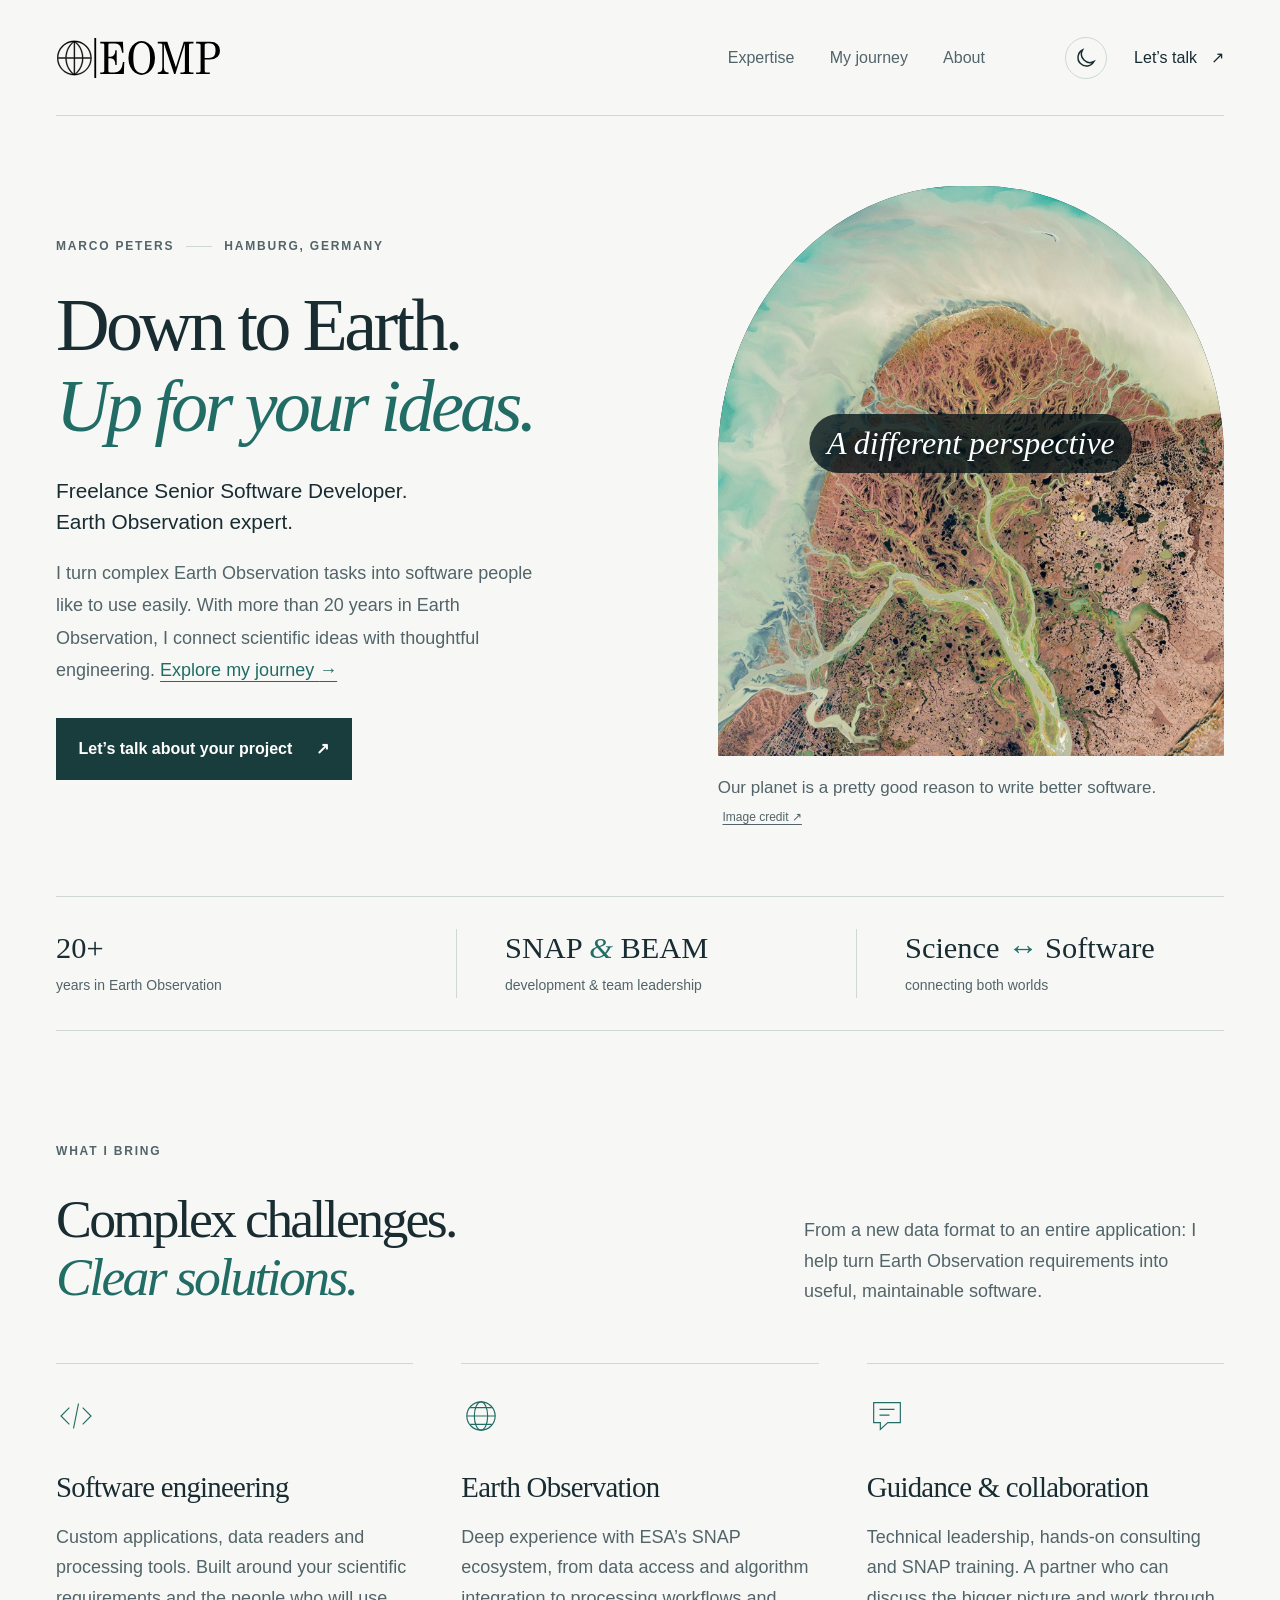
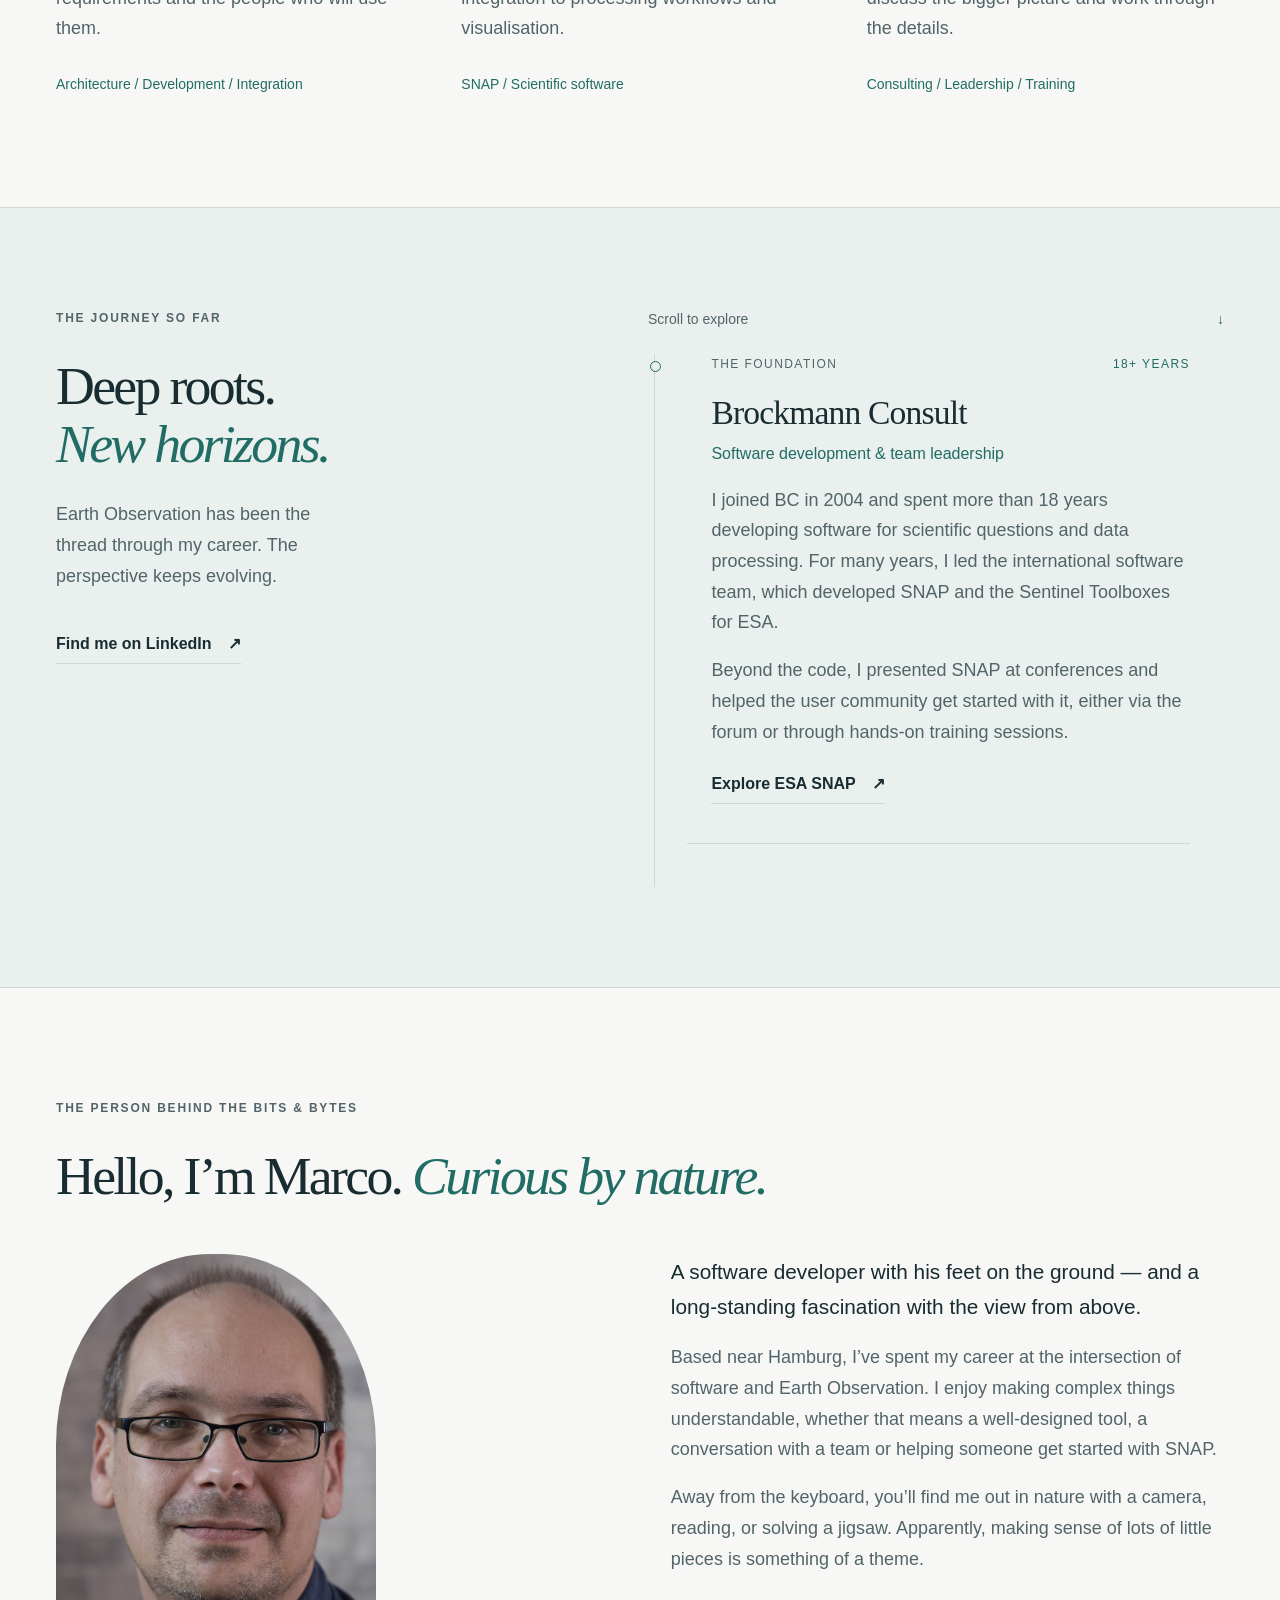
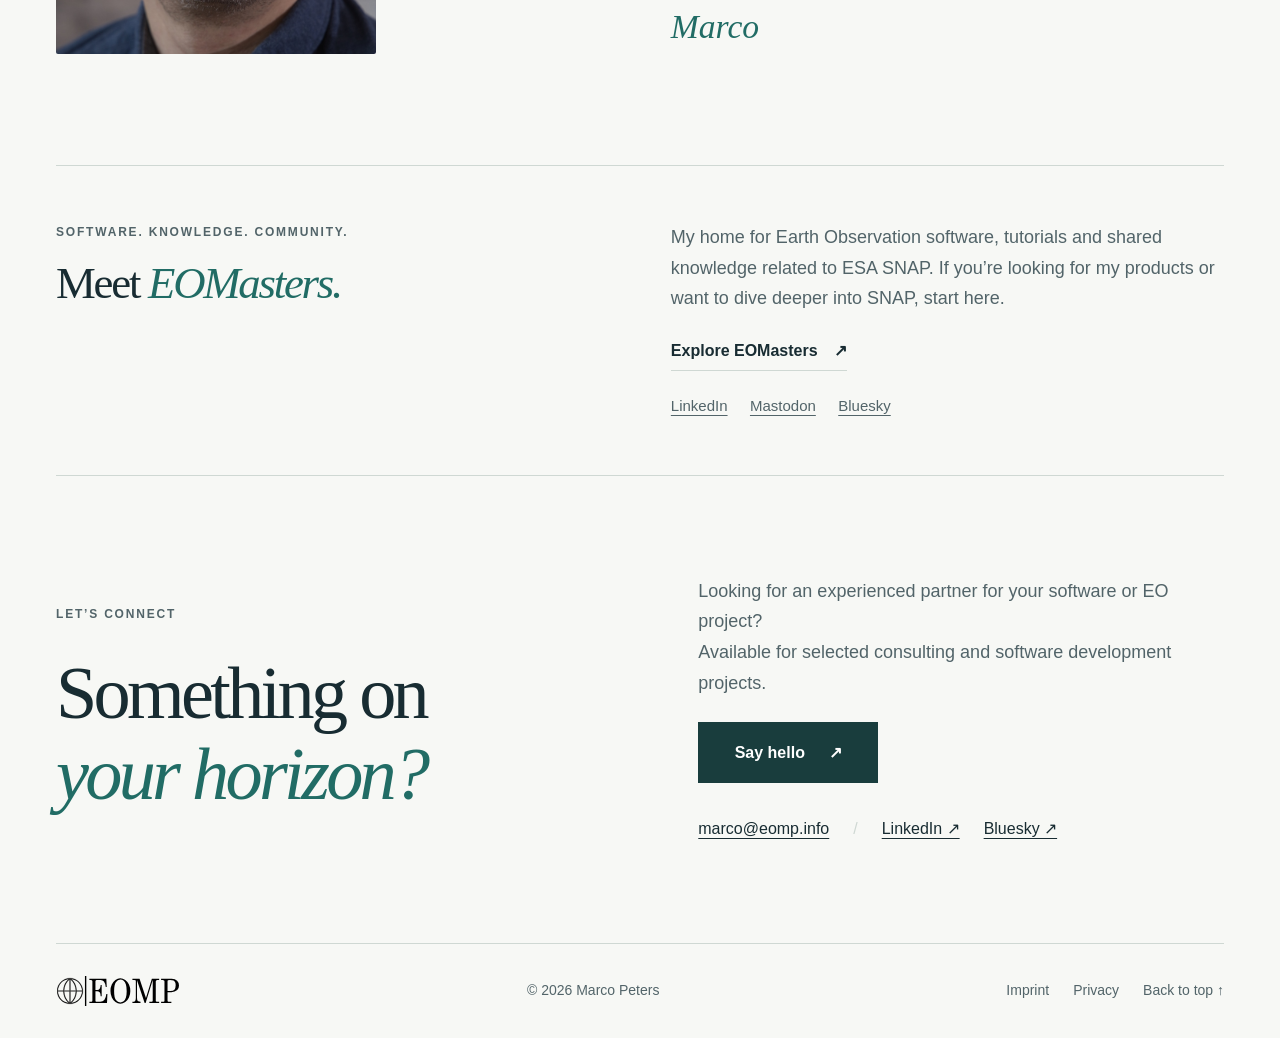
==== index.html @ 9bdf31a7 "Updated career timeline" ====
<!doctype html>
<html lang="en">
<head>
  <meta charset="utf-8">
  <meta name="viewport" content="width=device-width, initial-scale=1">
  <meta name="description"
        content="Marco Peters — freelance Senior Software Developer and Earth Observation expert. Over 20 years of experience, from ESA SNAP to independent consulting and software leadership at SATify.">
  <meta name="color-scheme" content="light dark">
  <meta name="theme-color" content="#101b20">
  <title>Marco Peters · Software & Earth Observation</title>
  <link rel="icon" href="assets/favicon.svg" type="image/svg+xml">
  <script src="theme.js"></script>
  <link rel="stylesheet" href="styles.css">
  <script src="main.js" defer></script>
  <link rel="canonical" href="https://eomp.info/">
</head>
<body>
<a class="skip-link" href="#main">Skip to content</a>
<header class="site-header wrap">
  <a class="brand" href="./" aria-label="EOMP — Marco Peters, home"><img src="assets/logo.svg" alt="EOMP" width="165"
                                                                         height="40"></a>
  <nav aria-label="Main navigation"><a href="#expertise">Expertise</a><a href="#journey">My journey</a><a href="#about">About</a>
  </nav>
  <div class="header-actions">
    <button class="theme-toggle" type="button" aria-label="Switch colour theme" hidden>
      <svg class="sun" viewBox="0 0 24 24" fill="none" stroke="currentColor" stroke-width="1.5" aria-hidden="true">
        <circle cx="12" cy="12" r="4"/>
        <path d="M12 2v2m0 16v2M2 12h2m16 0h2M5 5l1.5 1.5m11 11L19 19M5 19l1.5-1.5m11-11L19 5"/>
      </svg>
      <svg class="moon" viewBox="0 0 24 24" fill="none" stroke="currentColor" stroke-width="1.5" aria-hidden="true">
        <path d="M20 15.5A8.5 8.5 0 0 1 8.5 4 8.5 8.5 0 1 0 20 15.5Z"/>
      </svg>
    </button>
    <a class="header-contact" href="#contact">Let’s talk <span aria-hidden="true">↗</span></a></div>
</header>
<main id="main">
  <section class="hero wrap" aria-labelledby="hero-title">
    <div class="hero-copy">
      <p class="eyebrow">Marco Peters <span class="eyebrow-rule"></span> Hamburg, Germany</p>
      <h1 id="hero-title">Down to Earth.<br><em>Up for your ideas.</em></h1>
      <p class="hero-role">Freelance Senior Software Developer.<br>Earth Observation expert.</p>
      <p class="hero-intro">I turn complex Earth Observation tasks into software people like to use easily. With more than 20 years in Earth
        Observation, I connect scientific ideas with thoughtful engineering. <a class="journey-link" href="#journey">Explore my journey <span aria-hidden="true">→</span></a></p>
      <div class="hero-actions"><a class="button primary" href="#contact">Let’s talk about your project <span
          aria-hidden="true">↗</span></a></div>
    </div>
    <figure class="earth-figure">
      <div class="earth-image">
        <img src="assets/yukon.jpg"
             alt="Landsat 7 view of the Yukon Delta in Alaska: branching rivers, coastal wetlands and turquoise water"
             width="1600" height="1600" fetchpriority="high">
        <span class="image-kicker">A different perspective</span>
      </div>
      <figcaption><span>Our planet is a pretty good reason to write better software.</span> <a href="imprint.html#credits" aria-label="Satellite image source and credit">Image credit ↗</a></figcaption>
    </figure>
  </section>
  <div class="credentials wrap" aria-label="Experience at a glance">
    <div><strong>20+</strong><span>years in Earth Observation</span></div>
    <div><strong>SNAP <span class="amp">&</span> BEAM</strong><span>development & team leadership</span></div>
    <div><strong>Science <span class="amp">↔</span> Software</strong><span>connecting both worlds</span></div>
  </div>
  <section class="section wrap" id="expertise" aria-labelledby="expertise-title">
    <div class="section-heading"><p class="eyebrow">What I bring</p>
      <h2 id="expertise-title">Complex challenges.<br><em>Clear solutions.</em></h2>
      <p>From a new data format to an entire application: I help turn Earth Observation requirements into useful,
        maintainable software.</p></div>
    <div class="expertise-grid">
      <article class="expertise-item">
        <svg viewBox="0 0 48 48" fill="none" stroke="currentColor" stroke-width="1.4" aria-hidden="true">
          <path d="m16 14-10 10 10 10m16-20 10 10-10 10M27 9l-6 30"/>
        </svg>
        <h3>Software engineering</h3>
        <p>Custom applications, data readers and processing tools. Built around your scientific requirements and the
          people who will use them.</p>
        <p class="expertise-tags">Architecture / Development / Integration</p></article>
      <article class="expertise-item">
        <svg viewBox="0 0 48 48" fill="none" stroke="currentColor" stroke-width="1.4" aria-hidden="true">
          <circle cx="24" cy="24" r="17"/>
          <ellipse cx="24" cy="24" rx="8" ry="17"/>
          <path d="M7 24h34M11 14h26M11 34h26"/>
        </svg>
        <h3>Earth Observation</h3>
        <p>Deep experience with ESA’s SNAP ecosystem, from data access and algorithm integration to processing workflows
          and visualisation.</p>
        <p class="expertise-tags">SNAP / Scientific software</p></article>
      <article class="expertise-item">
        <svg viewBox="0 0 48 48" fill="none" stroke="currentColor" stroke-width="1.4" aria-hidden="true">
          <path d="M8 8h32v24H25l-9 8v-8H8ZM15 16h18M15 23h12"/>
        </svg>
        <h3>Guidance & collaboration</h3>
        <p>Technical leadership, hands-on consulting and SNAP training. A partner who can discuss the bigger picture and
          work through the details.</p>
        <p class="expertise-tags">Consulting / Leadership / Training</p></article>
    </div>
  </section>
  <section class="journey-section" id="journey" aria-labelledby="journey-title">
    <div class="wrap journey-layout">
      <div class="journey-intro"><p class="eyebrow">The journey so far</p>
        <h2 id="journey-title">Deep roots.<br><em>New horizons.</em></h2>
        <p>Earth Observation has been the thread through my career. The perspective keeps evolving.</p><a
            class="text-link" href="https://www.linkedin.com/in/marco-peters-4606b3296/">Find me on LinkedIn <span
            aria-hidden="true">↗</span></a></div>
      <div class="journey-history">
          <p class="timeline-scroll-hint" aria-hidden="true">Scroll to explore <span>↓</span></p>
          <div class="timeline-scroll" tabindex="0" role="region" aria-label="Career history">
        <div class="timeline">
        <article class="timeline-item"><p class="timeline-label">The foundation <span>18+ years</span></p>
          <h3>Brockmann Consult</h3>
          <p class="timeline-role">Software development & team leadership</p>
          <p>I joined BC in 2004 and spent more than 18 years developing software for scientific questions and data
            processing. For many years, I led the international software team, which developed SNAP and the Sentinel Toolboxes for ESA.</p>
          <p>Beyond the code, I presented SNAP at conferences and helped the user community get started with it, either via the forum or through hands-on training sessions.</p><a
              class="text-link" href="https://step.esa.int/main/toolboxes/snap/">Explore ESA SNAP <span
              aria-hidden="true">↗</span></a></article>
        <article class="timeline-item"><p class="timeline-label">The independent chapter <span>3 years full-time</span></p>
          <h3>Freelance & EOMasters</h3>
          <p class="timeline-role">Independent developer & EO consultant</p>
          <p>As a full-time freelancer, I advised companies and supported their software development. I also developed
            the EOMasters Toolbox, turning scientific EO knowledge into tools for the wider community.</p><a class="text-link"
                                                                   href="https://www.eomasters.org/eom-software/service">Discover
            my consulting work <span aria-hidden="true">↗</span></a></article>
        <article class="timeline-item current"><p class="timeline-label">The latest chapter <span>Now</span></p>
          <h3>SATify</h3>
          <p class="timeline-role">Software Lead</p>
          <p>As Software Lead at SATify, I work on deep learning-assisted labelling of satellite data. My focus is on AI
            and scaling the processing behind it — bringing established engineering experience to new challenges in a
            start-up.</p>
          <p>Alongside my role at SATify, I remain available for selected consulting and software development projects.</p></article>
      </div>
          </div>
        </div>
    </div>
  </section>
  <section class="section wrap about-layout" id="about" aria-labelledby="about-title">
    <div class="about-heading"><p class="eyebrow">The person behind the bits & bytes</p>
      <h2 id="about-title">Hello, I’m Marco. <em>Curious by nature.</em></h2></div>
    <figure class="about-portrait">
      <img src="assets/marco-peters.jpg" alt="Marco Peters" width="834" height="1243" loading="lazy" decoding="async">
    </figure>
    <div class="about-copy"><p class="lead">A software developer with his feet on the ground — and a long-standing
      fascination with the view from above.</p>
      <p>Based near Hamburg, I’ve spent my career at the intersection of software and Earth Observation. I enjoy making
        complex things understandable, whether that means a well-designed tool, a conversation with a team or helping
        someone get started with SNAP.</p>
      <p>Away from the keyboard, you’ll find me out in nature with a camera, reading, or solving a jigsaw. Apparently,
        making sense of lots of little pieces is something of a theme.</p>
      <p class="signature">Marco</p></div>
  </section>
  <section class="eomasters-section wrap" aria-labelledby="eomasters-title">
    <div><p class="eyebrow">Software. Knowledge. Community.</p>
      <h2 id="eomasters-title">Meet <em>EOMasters.</em></h2></div>
    <div><p>My home for Earth Observation software, tutorials and shared knowledge related to ESA SNAP. If you’re looking for my products or
      want to dive deeper into SNAP, start here.</p><a class="text-link" href="https://www.eomasters.org/">Explore
      EOMasters <span aria-hidden="true">↗</span></a>
      <div class="social-links" aria-label="EOMasters social profiles"><a
          href="https://www.linkedin.com/company/100110548/">LinkedIn</a><a href="https://mastodon.green/@EOMasters"
                                                                            rel="me">Mastodon</a><a
          href="https://bsky.app/profile/eomasters.org">Bluesky</a></div>
    </div>
  </section>
  <section class="contact-section wrap" id="contact" aria-labelledby="contact-title">
    <div class="contact-heading"><p class="eyebrow">Let’s
    connect</p>
    <h2 id="contact-title">Something on<br><em>your horizon?</em></h2>
    </div>
    <div class="contact-content">
    <div class="contact-bottom"><p>Looking for an experienced partner for your software or EO project?<br>Available for selected consulting and software development projects.</p><a class="button primary" href="mailto:marco@eomp.info">Say hello
      <span aria-hidden="true">↗</span></a></div>
    <div class="contact-links"><a href="mailto:marco@eomp.info">marco@eomp.info</a><span aria-hidden="true">/</span><a
        href="https://www.linkedin.com/in/marco-peters-4606b3296/">LinkedIn ↗</a><a
        href="https://bsky.app/profile/marcop-hh.bsky.social">Bluesky ↗</a></div>
    </div>
  </section>
</main>
<footer class="site-footer wrap"><a class="brand" href="./" aria-label="Back to home"><img src="assets/logo.svg"
                                                                                           alt="EOMP" width="124"
                                                                                           height="30"
                                                                                           loading="lazy"></a>
  <p>© <span data-year>2026</span> Marco Peters</p>
  <div><a href="imprint.html">Imprint</a><a href="privacy.html">Privacy</a><a href="#main" aria-label="Back to top">Back
    to top ↑</a></div>
</footer>
</body>
</html>
---- styles.css ----
:root {
  color-scheme: light;
  --bg: #f7f8f5;
  --surface: #eaf0ed;
  --ink: #182c32;
  --muted: #526469;
  --accent: #216c65;
  --line: #cfd8d3;
  --button: #193d3d;
  --button-ink: #fff;
  --logo-filter: none;
  --serif: Georgia, 'Times New Roman';
  --sans: 'Segoe UI', Arial
}

:root[data-theme=dark] {
  color-scheme: dark;
  --bg: #101b20;
  --surface: #15262b;
  --ink: #edf1e9;
  --muted: #adbfbe;
  --accent: #9dcbb6;
  --line: #304348;
  --button: #b4d8c5;
  --button-ink: #132a2b;
  --logo-filter: invert(1)
}

@media (prefers-color-scheme: dark) {
  :root:not([data-theme]) {
    color-scheme: dark;
    --bg: #101b20;
    --surface: #15262b;
    --ink: #edf1e9;
    --muted: #adbfbe;
    --accent: #9dcbb6;
    --line: #304348;
    --button: #b4d8c5;
    --button-ink: #132a2b;
    --logo-filter: invert(1)
  }
}

* {
  box-sizing: border-box
}

html {
  scroll-behavior: smooth;
  scroll-padding-top: 2rem
}

body {
  margin: 0;
  background: var(--bg);
  color: var(--ink);
  font-family: var(--sans), sans-serif;
  font-size: 1.125rem;
  line-height: 1.7;
  -webkit-font-smoothing: antialiased
}

::selection {
  background: var(--accent);
  color: var(--bg)
}

a {
  color: inherit;
  text-underline-offset: .28em
}

a, button {
  -webkit-tap-highlight-color: transparent
}

a:hover {
  color: var(--accent)
}

button {
  font: inherit
}

a:focus-visible, button:focus-visible {
  outline: 2px solid var(--accent);
  outline-offset: 6px
}

img {
  display: block;
  max-width: 100%
}

svg {
  width: 24px;
  height: 24px
}

p {
  margin: 0 0 1.1rem
}

h1, h2, h3 {
  margin: 0;
  font-weight: 400
}

h1, h2 {
  font-family: var(--serif), serif;
  letter-spacing: -.05em;
  line-height: 1.09
}

h1 {
  font-size: clamp(3.3rem, 5.8vw, 5.5rem)
}

h2 {
  font-size: clamp(2.7rem, 4.2vw, 4rem)
}

em {
  font-weight: 400;
  color: var(--accent)
}

h3 {
  font-family: var(--serif), serif;
  font-size: 1.8rem;
  line-height: 1.25;
  letter-spacing: -.025em
}

.wrap {
  width: min(1280px, calc(100% - 112px));
  margin-inline: auto
}

.skip-link {
  position: fixed;
  top: -100px;
  left: 1rem;
  background: var(--bg);
  padding: 1rem;
  z-index: 10
}

.skip-link:focus {
  top: 1rem
}

.site-header {
  min-height: 116px;
  display: flex;
  align-items: center;
  justify-content: space-between;
  gap: 2rem;
  border-bottom: 1px solid var(--line)
}

.brand {
  flex-shrink: 0
}

.brand img {
  filter: var(--logo-filter);
  object-fit: contain
}

.site-header nav {
  display: flex;
  gap: 2.2rem;
  margin-left: auto;
  margin-right: 3rem
}

.site-header a {
  text-decoration: none;
  font-size: 1rem
}

.site-header nav a {
  color: var(--muted)
}

.site-header nav a:hover {
  color: var(--accent)
}

.header-actions {
  display: flex;
  align-items: center;
  gap: 1.7rem
}

.theme-toggle {
  display: grid;
  place-items: center;
  width: 42px;
  height: 42px;
  border: 1px solid var(--line);
  border-radius: 50%;
  background: transparent;
  color: var(--ink);
  cursor: pointer
}

.theme-toggle[hidden] {
  display: none
}

.theme-toggle:hover {
  background: var(--surface)
}

.theme-toggle .sun {
  display: none
}

[data-theme=dark] .theme-toggle .sun {
  display: block
}

[data-theme=dark] .theme-toggle .moon {
  display: none
}

.header-contact span {
  margin-left: .6rem
}

.hero {
  padding-top: 70px;
  padding-bottom: 66px;
  display: grid;
  grid-template-columns:1.18fr 1fr;
  gap: 5.5%;
  align-items: center
}

.eyebrow {
  text-transform: uppercase;
  letter-spacing: .15em;
  font-size: .75rem;
  font-weight: 600;
  color: var(--muted);
  margin-bottom: 1.8rem;
  display: flex;
  align-items: center;
  gap: .75rem
}

.eyebrow-rule {
  width: 26px;
  height: 1px;
  background: var(--line)
}

.hero h1 {
  margin-bottom: 1.75rem
}

.hero-role {
  font-size: 1.3rem;
  line-height: 1.5;
  margin-bottom: 1.2rem
}

.hero-intro {
  color: var(--muted);
  max-width: 480px;
  line-height: 1.8
}

.journey-link {
  color: var(--accent);
  white-space: nowrap;
  text-decoration-thickness: 1px;
}

.hero-actions {
  display: flex;
  align-items: center;
  gap: 1.5rem;
  flex-wrap: wrap;
  margin-top: 2rem
}

.button {
  display: inline-flex;
  justify-content: center;
  align-items: center;
  gap: 1.5rem;
  padding: 1rem 1.35rem;
  text-decoration: none;
  font-size: 1rem;
  font-weight: 600;
  min-height: 50px;
  transition: transform .2s, background .2s
}

.primary {
  background: var(--button);
  color: var(--button-ink);
  border: 1px solid var(--button)
}

.primary:hover {
  color: var(--button-ink);
  transform: translateY(-2px)
}

.text-link {
  display: inline-flex;
  gap: 1rem;
  align-items: center;
  font-size: 1rem;
  font-weight: 600;
  text-decoration: none;
  padding-block: .35rem;
  border-bottom: 1px solid var(--line)
}

.text-link:hover {
  border-color: var(--accent)
}

.hero-footnote {
  font-family: var(--serif), serif;
  font-style: italic;
  color: var(--muted);
  font-size: 1.0625rem;
  margin-top: 2rem;
  margin-bottom: 0
}

.earth-figure {
  margin: 0;
  position: relative
}

.earth-image {
  position: relative;
  isolation: isolate;
  height: 570px;
  overflow: hidden;
  border-radius: 48% 48% 2px 2px;
  background: #143139;
  color: #fff
}

.earth-image > img {
  position: absolute;
  inset: 0;
  width: 100%;
  height: 100%;
  object-fit: cover;
  z-index: -2;
  transform-origin: center
}

.image-kicker {
  position: absolute;
  top: 40%;
  left: 50%;
  transform: translateX(-50%);
  width: max-content;
  max-width: calc(100% - 2rem);
  padding: .65rem 1.1rem;
  border-radius: 999px;
  text-align: center;
  font-family: var(--serif), serif;
  font-style: italic;
  font-size: clamp(1.65rem, 2.5vw, 2.35rem);
  line-height: 1.2;
  text-shadow: 0 2px 10px #00181d;
  background: rgba(4, 20, 25, .78)
}

.earth-figure figcaption {
  font-size: 1.0625rem;
  line-height: 1.65;
  color: var(--muted);
  margin-top: 1.1rem
}

.earth-figure figcaption a {
  font-size: .75rem;
  white-space: nowrap;
  margin-left: .3rem
}

.credentials {
  display: grid;
  grid-template-columns:1fr 1fr 1fr;
  border-top: 1px solid var(--line);
  border-bottom: 1px solid var(--line);
  padding: 2rem 0;
  gap: 2rem
}

.credentials > div {
  display: flex;
  flex-direction: column;
  gap: .35rem
}

.credentials > div + div {
  border-left: 1px solid var(--line);
  padding-left: 3rem
}

.credentials strong {
  font-family: var(--serif), serif;
  font-weight: 400;
  font-size: 1.9rem;
  line-height: 1.3
}

.credentials span:not(.amp) {
  font-size: .875rem;
  color: var(--muted)
}

.amp {
  color: var(--accent);
  font-style: italic
}

.section {
  padding-block: 110px
}

.section-heading {
  display: grid;
  grid-template-columns:1fr 1fr;
  column-gap: 6rem;
  align-items: end
}

.section-heading > .eyebrow {
  grid-column: 1/-1
}

.section-heading > p:last-child {
  max-width: 420px;
  color: var(--muted);
  margin-bottom: 0;
  justify-self: end
}

.expertise-grid {
  display: grid;
  grid-template-columns:repeat(3, 1fr);
  gap: 3rem;
  margin-top: 3.5rem
}

.expertise-item {
  position: relative;
  padding-top: 2rem;
  border-top: 1px solid var(--line)
}

.expertise-item svg {
  height: 40px;
  width: 40px;
  color: var(--accent);
  margin-bottom: 1.5rem
}

.expertise-item h3 {
  margin-bottom: 1rem
}

.expertise-item p {
  color: var(--muted);
  font-size: 1.125rem
}

.expertise-item .expertise-tags {
  font-size: .875rem;
  padding-top: .7rem;
  margin-bottom: 0;
  color: var(--accent)
}

.journey-section {
  background: var(--surface);
  padding-block: 100px;
  border-block: 1px solid var(--line)
}

.journey-layout {
  display: grid;
  grid-template-columns:1fr 1.2fr;
  gap: 7rem
}

.journey-intro > p:not(.eyebrow) {
  color: var(--muted);
  max-width: 310px;
  margin-top: 1.6rem
}

.journey-intro > .text-link {
  margin-top: 1rem
}

.journey-history {
  min-width: 0
}

.timeline-scroll-hint {
  display: flex;
  justify-content: space-between;
  align-items: center;
  margin: 0 0 1rem;
  color: var(--muted);
  font-size: .875rem
}

.timeline-scroll-hint span {
  color: var(--accent)
}

.timeline-scroll {
  max-height: clamp(24rem, 60svh, 36rem);
  overflow-y: auto;
  scrollbar-gutter: stable;
  scrollbar-width: thin;
  scrollbar-color: var(--accent) var(--line);
  padding: .4rem 1.5rem .4rem .4rem
}

.timeline-scroll:focus-visible {
  outline: 2px solid var(--accent);
  outline-offset: 5px;
  border-radius: 2px
}

.timeline-scroll::-webkit-scrollbar {
  width: 10px
}

.timeline-scroll::-webkit-scrollbar-track {
  background: var(--line);
  border-radius: 999px
}

.timeline-scroll::-webkit-scrollbar-thumb {
  background: var(--accent);
  border: 2px solid var(--line);
  border-radius: 999px
}

.timeline {
  padding-left: 2rem;
  border-left: 1px solid var(--line)
}

.timeline-item {
  position: relative;
  padding: 0 0 2.4rem 1.5rem;
  margin-bottom: 2.4rem;
  border-bottom: 1px solid var(--line)
}

.timeline-item:before {
  content: '';
  position: absolute;
  left: calc(-2rem - 5px);
  top: .45rem;
  width: 9px;
  height: 9px;
  background: var(--surface);
  border: 1px solid var(--accent);
  border-radius: 50%
}

.timeline-item.current:before {
  background: var(--accent)
}

.timeline-item:last-child {
  padding-bottom: 0;
  margin-bottom: 0;
  border: 0
}

.timeline-label {
  display: flex;
  justify-content: space-between;
  gap: 1rem;
  text-transform: uppercase;
  font-size: .75rem;
  letter-spacing: .12em;
  color: var(--muted)
}

.timeline-label span {
  color: var(--accent)
}

.timeline-item h3 {
  font-size: 2.1rem
}

.timeline-role {
  color: var(--accent);
  font-size: 1rem;
  margin-top: .4rem;
  margin-bottom: 1.1rem
}

.timeline-item > p:not([class]) {
  color: var(--muted);
  font-size: 1.125rem
}

.about-layout {
  display: grid;
  grid-template-columns:1fr 1.1fr;
  gap: 7rem;
  row-gap: 3rem
}

.about-heading {
  grid-column: 1 / -1;
  grid-row: 1
}

.about-portrait {
  margin: 0;
  width: min(100%, 320px);
  grid-column: 1;
  grid-row: 2;
  align-self: start
}

.about-portrait img {
  width: 100%;
  height: auto;
  aspect-ratio: 4 / 5;
  object-fit: cover;
  object-position: center top;
  border-radius: 48% 48% 2px 2px
}

.about-copy {
  grid-column: 2;
  grid-row: 2;
  padding-top: 0;
  align-self: start
}

.about-copy > :last-child {
  margin-bottom: 0
}

.about-copy p {
  color: var(--muted)
}

.about-copy .lead {
  font-size: 1.3rem;
  color: var(--ink);
  line-height: 1.7
}

.about-copy .signature {
  font-family: var(--serif), serif;
  font-style: italic;
  font-size: 2.1rem;
  color: var(--accent);
  margin-top: 1.5rem
}

.eomasters-section {
  display: grid;
  grid-template-columns:1fr 1.1fr;
  gap: 7rem;
  border-block: 1px solid var(--line);
  padding-block: 3.5rem
}

.eomasters-section h2 {
  font-size: 2.8rem
}

.eomasters-section p:not(.eyebrow) {
  color: var(--muted)
}

.eomasters-section .eyebrow {
  margin-bottom: 1rem
}

.social-links {
  display: flex;
  gap: 1.4rem;
  margin-top: 1.4rem;
  flex-wrap: wrap
}

.social-links a {
  font-size: .9375rem;
  color: var(--muted)
}

.contact-section {
  display: grid;
  grid-template-columns: minmax(0, 1.1fr) minmax(0, 1fr);
  align-items: center;
  gap: clamp(2rem, 5vw, 5rem);
  padding-block: 100px
}

.contact-section h2 {
  font-size: clamp(3.2rem, 5.8vw, 5.5rem)
}

.contact-bottom {
  display: flex;
  flex-direction: column;
  align-items: flex-start;
  gap: 1.5rem;
  margin-top: 0
}

.contact-bottom p {
  color: var(--muted);
  margin: 0
}

.contact-bottom .button {
  min-width: 180px
}

.contact-links {
  display: flex;
  align-items: center;
  gap: 1.5rem;
  flex-wrap: wrap;
  font-size: 1rem;
  margin-top: 2rem
}

.contact-links span {
  color: var(--line)
}

.site-footer {
  border-top: 1px solid var(--line);
  display: flex;
  align-items: center;
  justify-content: space-between;
  padding-block: 2rem;
  gap: 2rem
}

.site-footer p {
  font-size: .875rem;
  color: var(--muted);
  margin: 0
}

.site-footer > div {
  display: flex;
  gap: 1.5rem
}

.site-footer > div a {
  font-size: .875rem;
  color: var(--muted);
  text-decoration: none
}

.legal {
  max-width: 800px;
  padding-block: 75px 100px;
  min-height: 65vh
}

.legal h1 {
  font-size: 3.8rem;
  margin-bottom: 2rem
}

.legal h2 {
  font-family: var(--sans), sans-serif;
  font-size: 1.5rem;
  letter-spacing: 0;
  margin: 2.5rem 0 .8rem;
  line-height: 1.4
}

.legal p, .legal li {
  color: var(--muted)
}

.legal address {
  font-style: normal
}

.legal .back-link {
  display: inline-block;
  margin-bottom: 2.5rem;
  font-size: 1rem
}

.legal li {
  margin-bottom: .6rem
}

.legal a {
  overflow-wrap: anywhere
}

.legal .draft-note {
  padding: 1rem 1.2rem;
  border-left: 2px solid var(--accent);
  background: var(--surface);
  font-size: .9rem
}

@media (min-width: 1550px) {
  .hero {
    padding-top: 90px;
    padding-bottom: 85px
  }

  .earth-image {
    height: 620px
  }
}

@media (max-width: 1100px) {
  .wrap {
    width: calc(100% - 64px)
  }

  .hero {
    gap: 3rem
  }

  .earth-image {
    height: 530px
  }

  .hero-actions {
    gap: 1rem
  }

  .site-header nav {
    margin-right: 1rem;
    gap: 1.5rem
  }

  .journey-layout, .about-layout, .eomasters-section {
    gap: 4rem
  }

  .expertise-grid {
    gap: 2rem
  }

  .credentials > div + div {
    padding-left: 2rem
  }

  .credentials strong {
    font-size: 1.6rem
  }

  .section-heading {
    gap: 2rem
  }
}

@media (max-width: 800px) {
  .wrap {
    width: calc(100% - 40px)
  }

  .site-header {
    min-height: 92px;
    gap: 1rem;
    flex-wrap: wrap;
    padding-block: 20px
  }

  .brand img {
    width: 140px;
    height: auto
  }

  .site-header nav {
    order: 3;
    width: 100%;
    justify-content: center;
    margin: 0;
    gap: 2rem
  }

  .header-actions {
    margin-left: auto;
    gap: 1rem
  }

  .hero {
    grid-template-columns:1fr;
    padding-top: 48px;
    gap: 3rem
  }

  .hero h1 {
    font-size: clamp(3.3rem, 9.7vw, 5.4rem)
  }

  .hero-intro {
    max-width: 550px
  }

  .earth-figure {
    max-width: 550px;
    width: 100%;
    justify-self: center
  }

  .earth-image {
    height: 540px
  }

  .hero-copy {
    max-width: 650px
  }

  .hero .eyebrow {
    font-size: .7rem;
    letter-spacing: .1em
  }

  .credentials {
    gap: 1rem
  }

  .credentials > div + div {
    padding-left: 1rem
  }

  .credentials strong {
    font-size: 1.25rem
  }

  .credentials span:not(.amp) {
    font-size: .875rem
  }

  .section {
    padding-block: 72px
  }

  .section-heading {
    grid-template-columns:1fr;
    gap: 1.5rem
  }

  .section-heading > .eyebrow {
    margin-bottom: 0
  }

  .section-heading > p:last-child {
    justify-self: start
  }

  .expertise-grid {
    grid-template-columns:1fr;
    gap: 2rem;
    margin-top: 2.5rem
  }

  .expertise-item {
    padding-left: 65px;
    padding-top: 1.5rem
  }

  .expertise-item svg {
    position: absolute;
    left: 0;
    top: 1.7rem
  }

  .expertise-item h3 {
    padding-right: 2rem
  }

  .journey-layout, .about-layout, .eomasters-section {
    grid-template-columns:1fr;
    gap: 3rem
  }

  .journey-section {
    padding-block: 72px
  }

  .journey-intro > p:not(.eyebrow) {
    max-width: 450px
  }

  .timeline-scroll-hint {
    display: none
  }

  .timeline-scroll {
    max-height: none;
    overflow: visible;
    padding: 0;
    scrollbar-gutter: auto
  }
  .timeline {
    margin-left: .4rem;
    padding-left: 1rem
  }

  .timeline-item {
    padding-left: 1rem
  }

  .timeline-item:before {
    left: calc(-1rem - 5px)
  }

  .about-heading, .about-portrait, .about-copy {
    grid-column: auto;
    grid-row: auto
  }

  .about-copy {
    padding-top: 0
  }

  .eomasters-section {
    gap: 1.5rem
  }

  .contact-section {
    grid-template-columns: 1fr;
    gap: 2rem;
    padding-block: 72px
  }

  .contact-section h2 {
    font-size: clamp(3.5rem, 7vw, 6.3rem)
  }

  .contact-bottom {
    align-items: start;
    flex-direction: column
  }

  .site-footer {
    flex-wrap: wrap;
    gap: 1.3rem
  }

  .site-footer > div {
    width: 100%;
    justify-content: space-between
  }

  .site-footer .brand img {
    width: 110px
  }

  .legal h1 {
    font-size: 3rem
  }

  .legal {
    padding-top: 45px
  }
}

@media (max-width: 420px) {
  .earth-image {
    height: 450px
  }

  .hero h1 {
    font-size: 3.2rem
  }

  .hero .eyebrow {
    flex-wrap: wrap;
    gap: .5rem
  }

  .credentials {
    grid-template-columns:1fr;
    padding: 1.5rem 0;
    gap: 1rem
  }

  .credentials > div {
    flex-direction: row;
    justify-content: space-between;
    align-items: center;
    gap: 1rem
  }

  .credentials > div + div {
    border: 0;
    padding: 0
  }

  .credentials strong {
    font-size: 1.3rem
  }

  .credentials span:not(.amp) {
    text-align: right
  }

  .contact-links {
    gap: 1rem
  }

  .contact-links > a:first-child {
    width: 100%
  }

  .contact-links > span {
    display: none
  }

  .header-contact {
    font-size: .85rem
  }
}

.earth-image[data-rotation-mode=scroll] {
  max-height: calc(100svh - 96px)
}

@media (prefers-reduced-motion: reduce) {
  html {
    scroll-behavior: auto
  }

  *, *:before, *:after {
    transition: none !important;
    animation: none !important
  }
}

@media (max-width: 360px) {
  .site-header .brand img {
    width: 112px
  }

  .header-actions {
    gap: .5rem
  }

  .site-header {
    gap: .75rem
  }

  .header-contact {
    font-size: .8rem
  }

  .hero h1 {
    font-size: 2.65rem
  }

  .hero .eyebrow {
    font-size: .65rem;
    letter-spacing: .07em
  }

  .hero .eyebrow-rule {
    width: 12px
  }
}
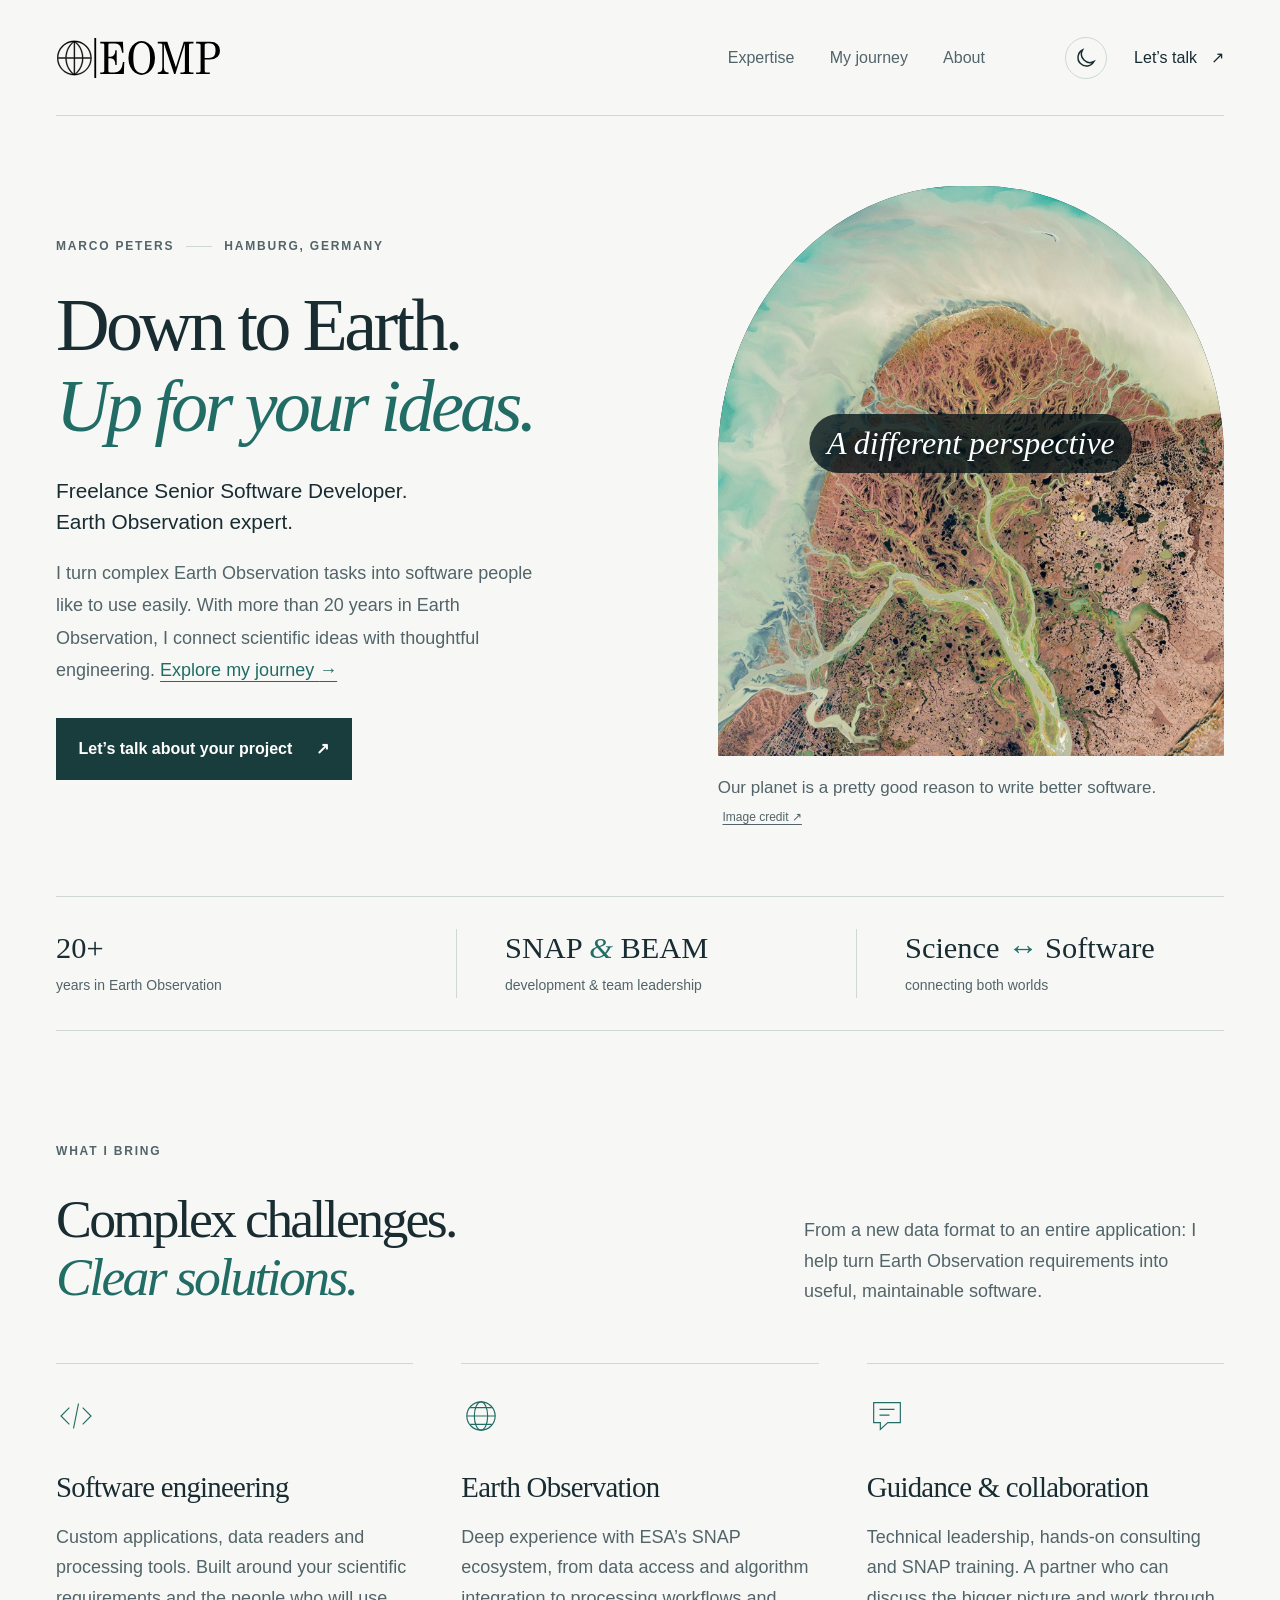
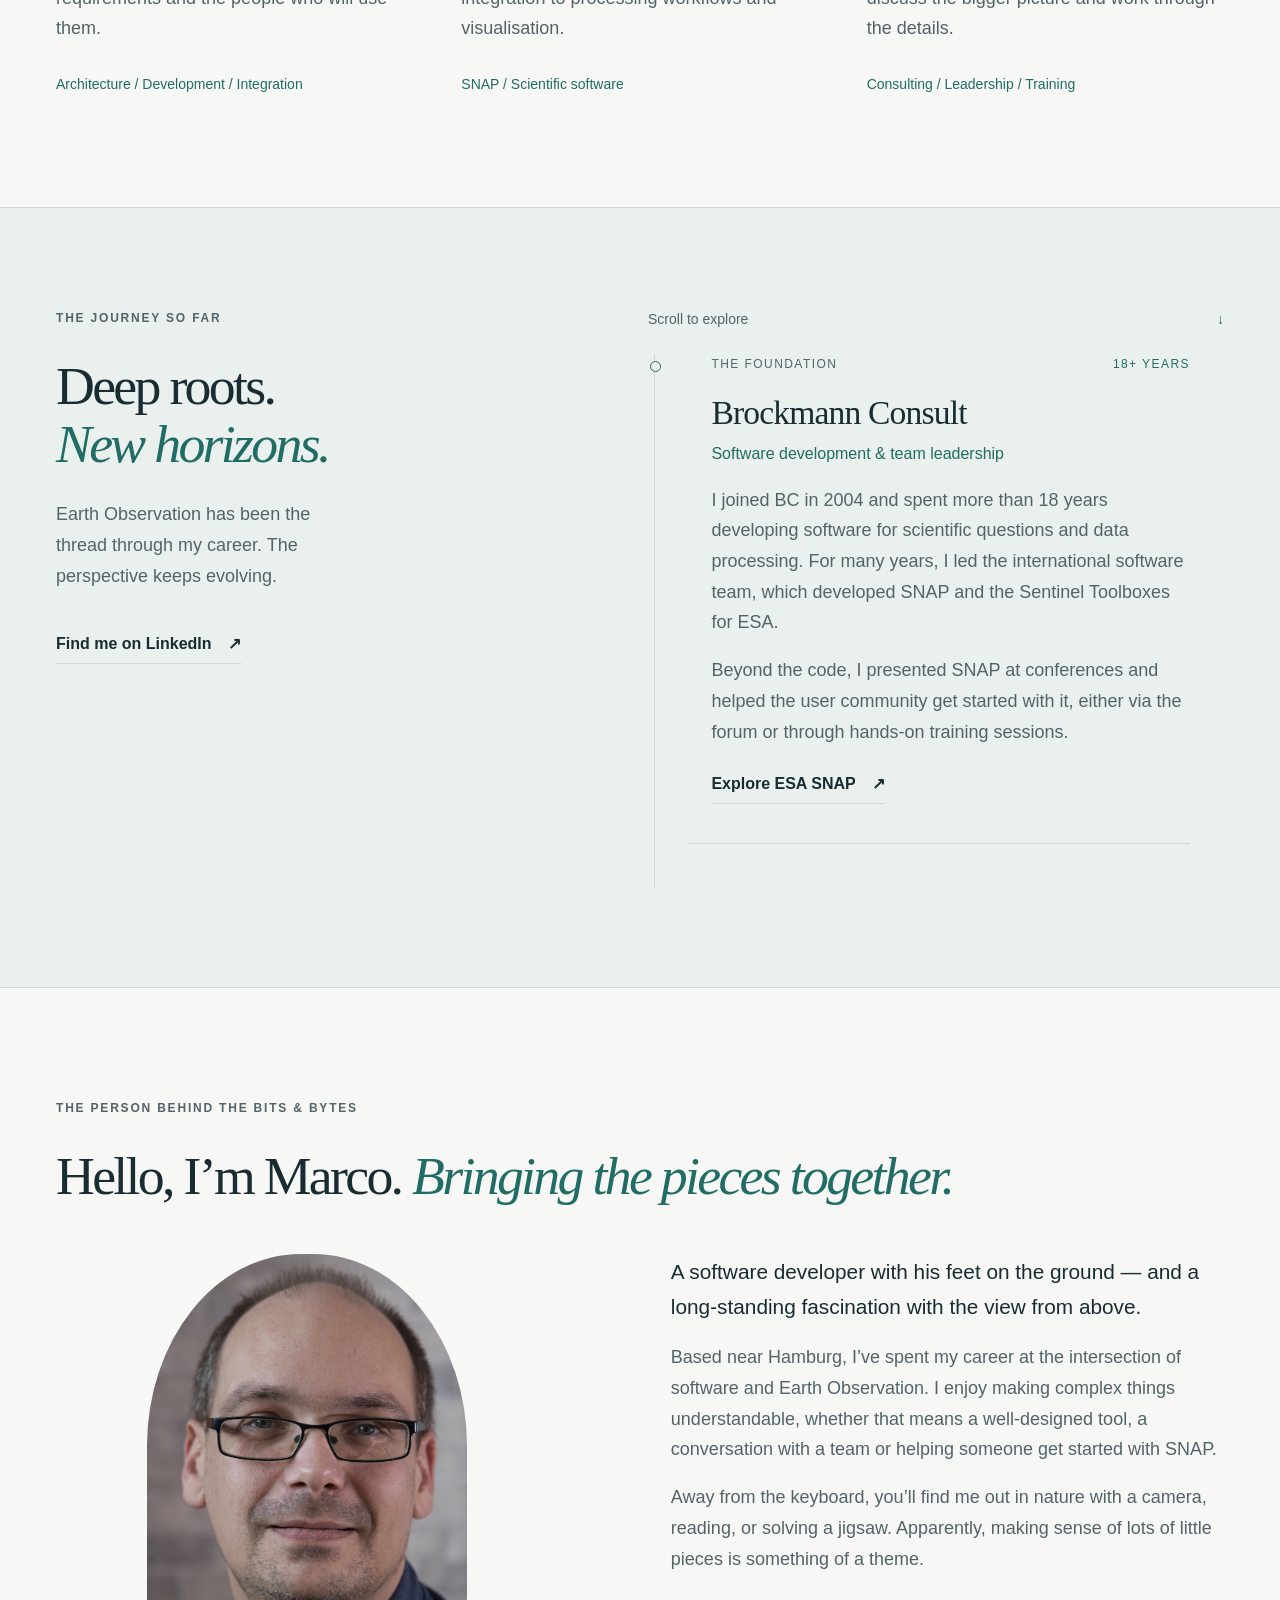
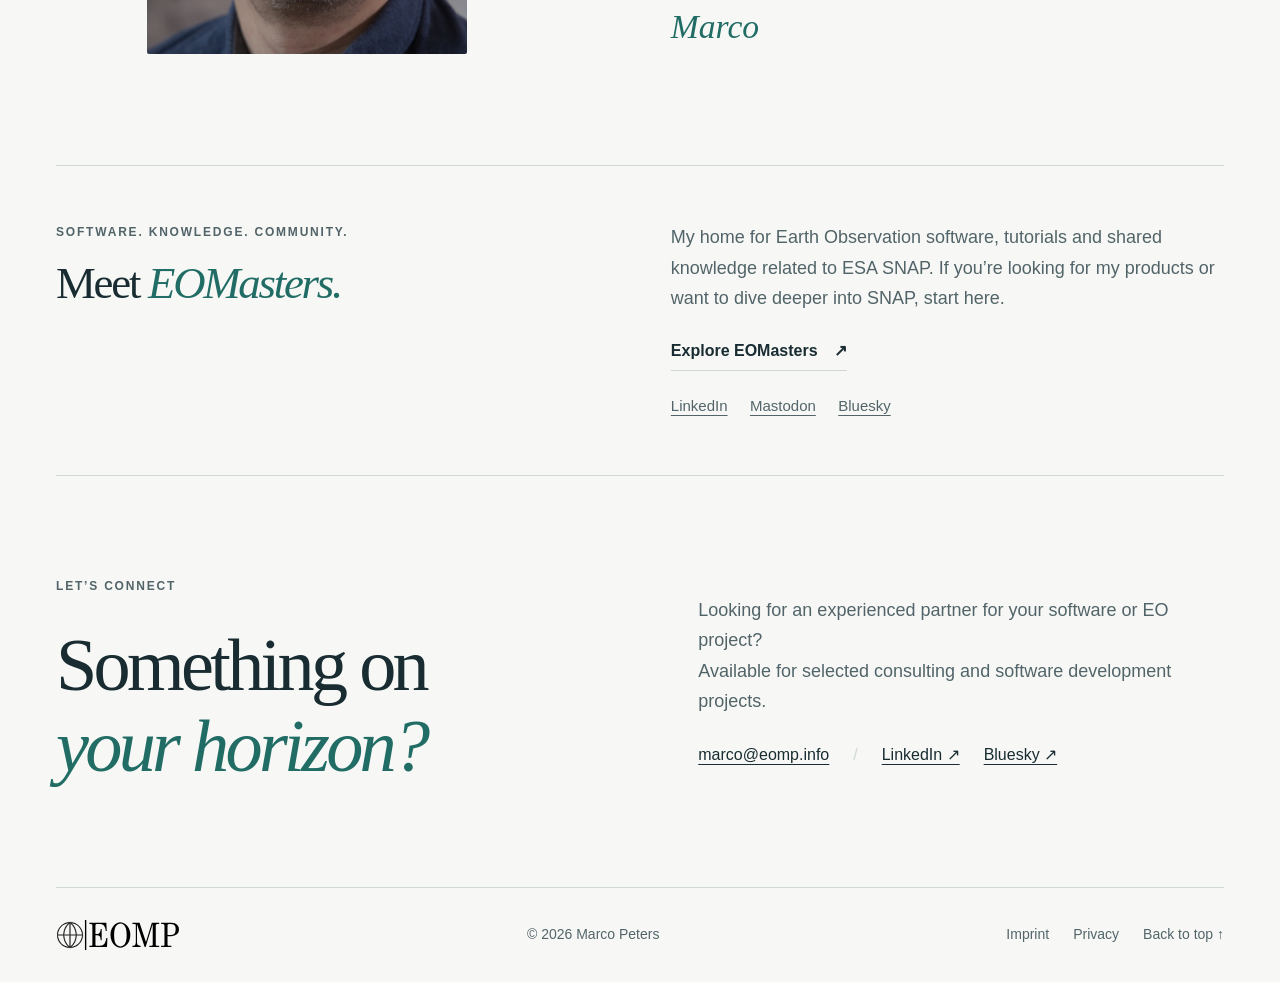
==== commit 2dfd04b9: "Simplify contact section" ====
--- a/index.html
+++ b/index.html
@@ -133,7 +133,7 @@
   </section>
   <section class="section wrap about-layout" id="about" aria-labelledby="about-title">
     <div class="about-heading"><p class="eyebrow">The person behind the bits & bytes</p>
-      <h2 id="about-title">Hello, I’m Marco. <em>Curious by nature.</em></h2></div>
+      <h2 id="about-title">Hello, I’m Marco. <em>Bringing the pieces together.</em></h2></div>
     <figure class="about-portrait">
       <img src="assets/marco-peters.jpg" alt="Marco Peters" width="834" height="1243" loading="lazy" decoding="async">
     </figure>
@@ -164,8 +164,7 @@
     <h2 id="contact-title">Something on<br><em>your horizon?</em></h2>
     </div>
     <div class="contact-content">
-    <div class="contact-bottom"><p>Looking for an experienced partner for your software or EO project?<br>Available for selected consulting and software development projects.</p><a class="button primary" href="mailto:marco@eomp.info">Say hello
-      <span aria-hidden="true">↗</span></a></div>
+    <div class="contact-bottom"><p>Looking for an experienced partner for your software or EO project?<br>Available for selected consulting and software development projects.</p></div>
     <div class="contact-links"><a href="mailto:marco@eomp.info">marco@eomp.info</a><span aria-hidden="true">/</span><a
         href="https://www.linkedin.com/in/marco-peters-4606b3296/">LinkedIn ↗</a><a
         href="https://bsky.app/profile/marcop-hh.bsky.social">Bluesky ↗</a></div>
--- a/styles.css
+++ b/styles.css
@@ -634,6 +634,7 @@
 .about-portrait {
   margin: 0;
   width: min(100%, 320px);
+  justify-self: center;
   grid-column: 1;
   grid-row: 2;
   align-self: start
@@ -734,17 +735,13 @@
   margin: 0
 }
 
-.contact-bottom .button {
-  min-width: 180px
-}
-
 .contact-links {
   display: flex;
   align-items: center;
   gap: 1.5rem;
   flex-wrap: wrap;
   font-size: 1rem;
-  margin-top: 2rem
+  margin-top: 1.5rem
 }
 
 .contact-links span {
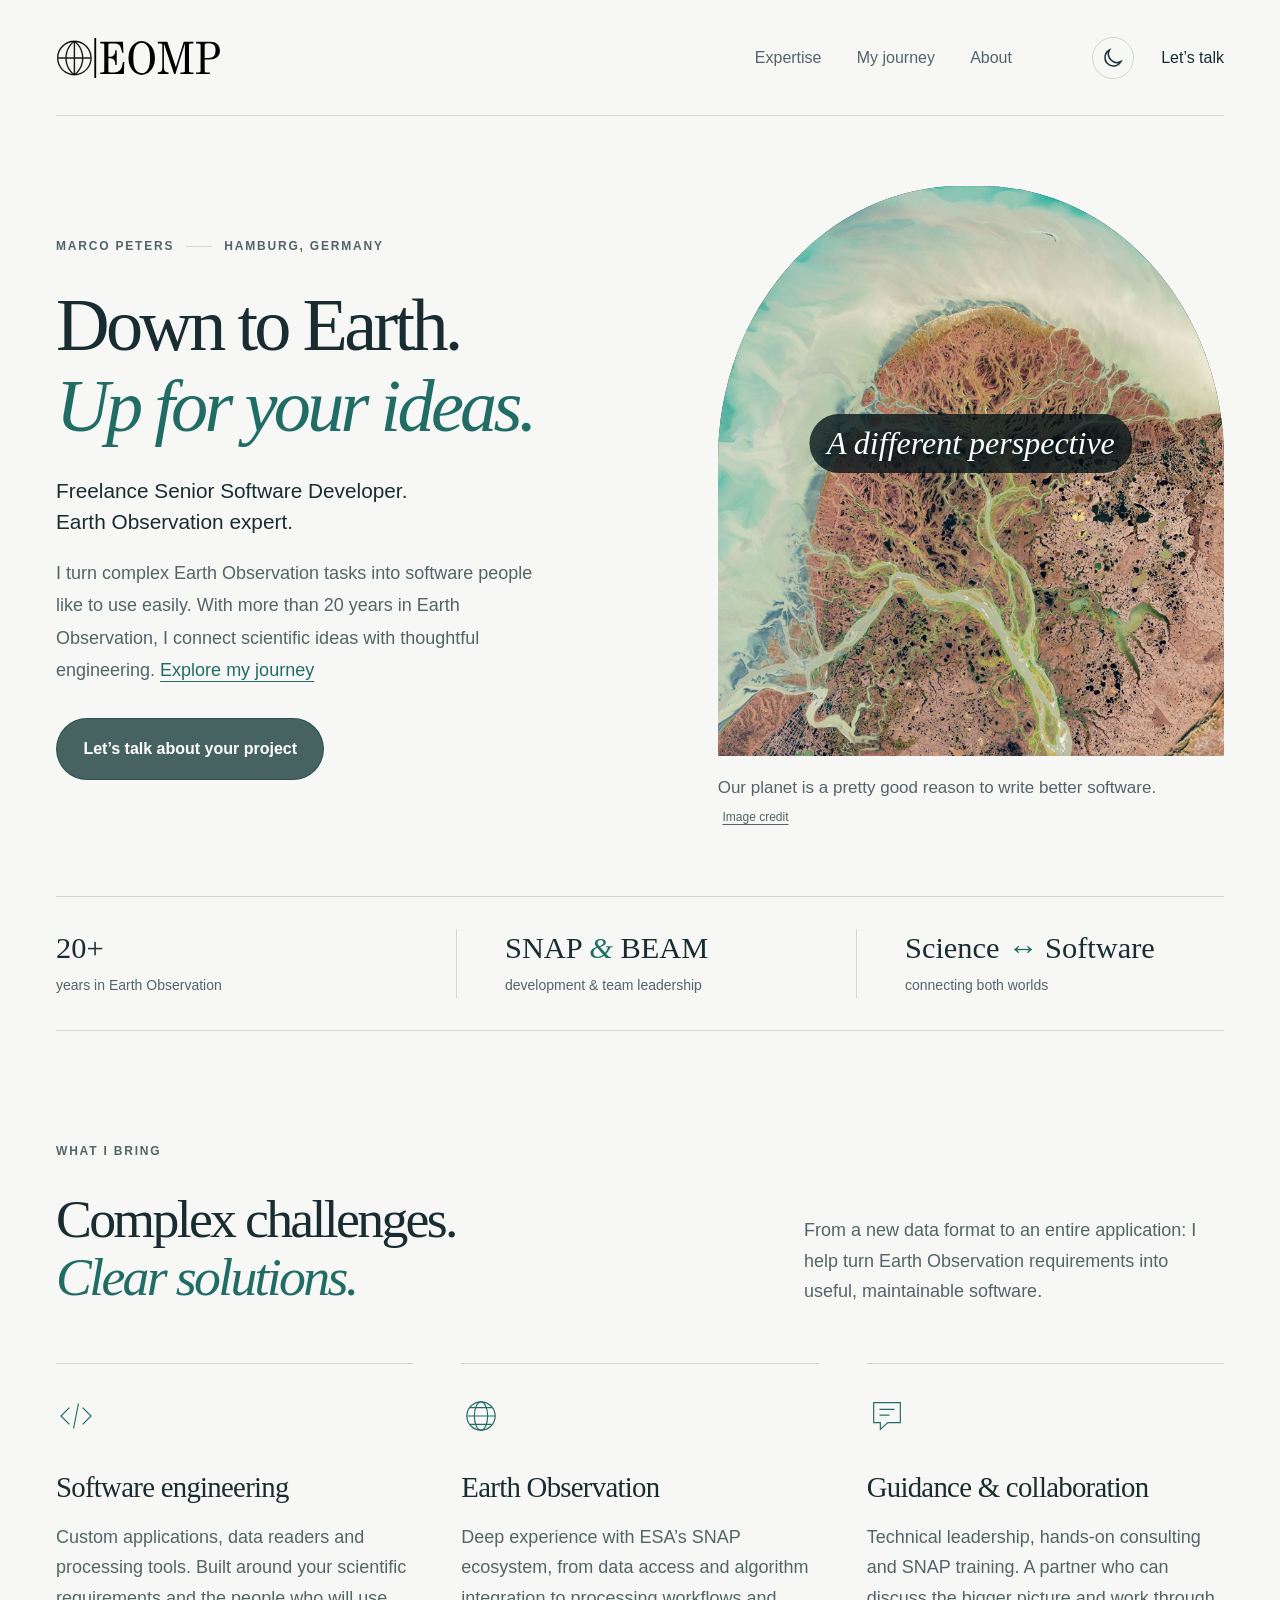
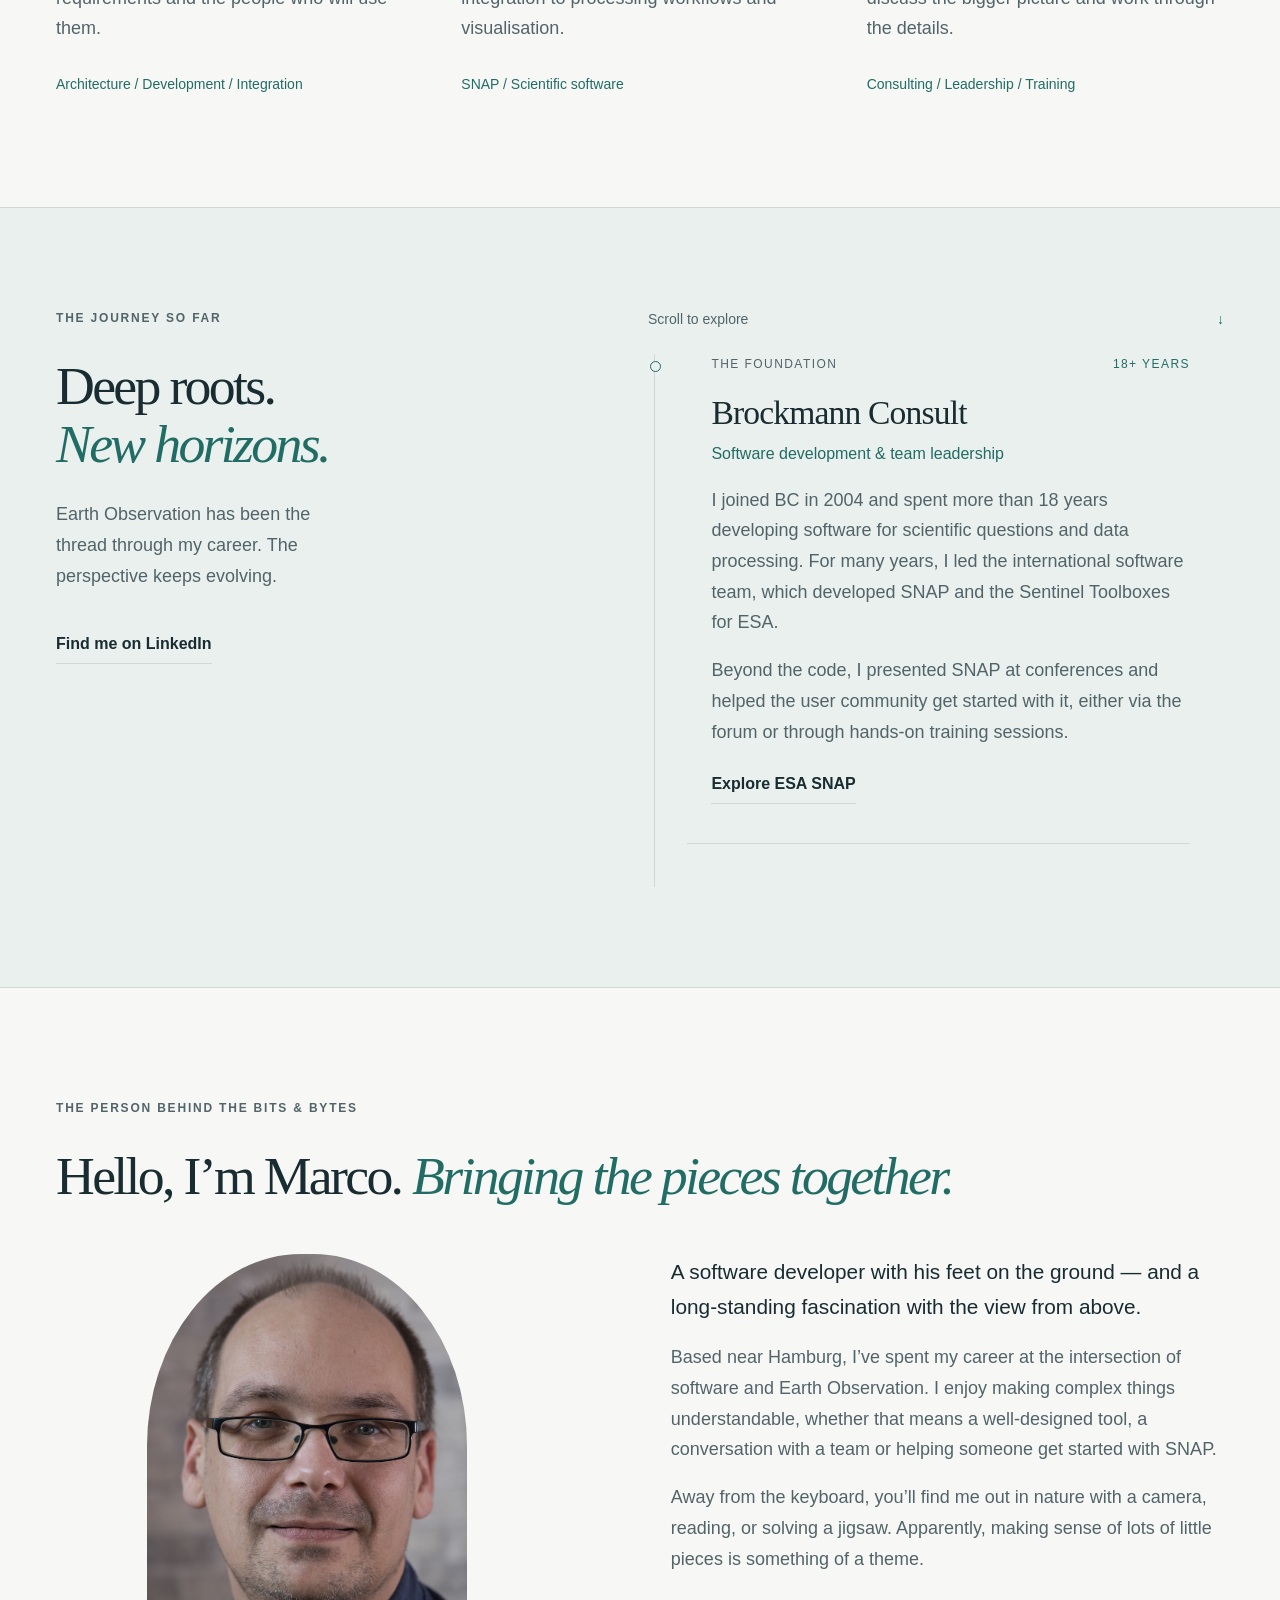
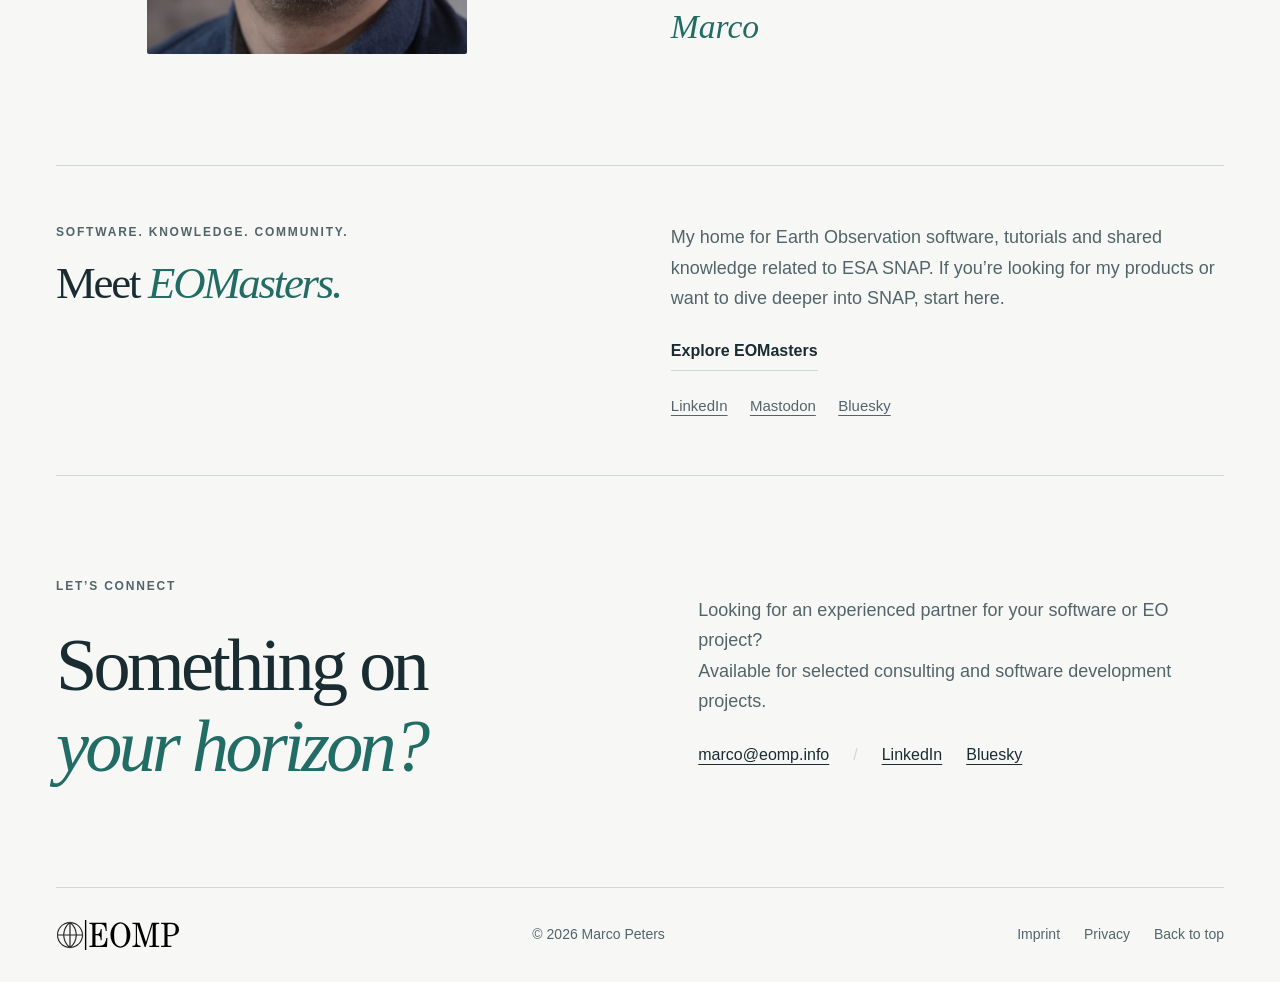
==== commit 74f7dbf2: "Small adjustments" ====
--- a/index.html
+++ b/index.html
@@ -31,7 +31,7 @@
         <path d="M20 15.5A8.5 8.5 0 0 1 8.5 4 8.5 8.5 0 1 0 20 15.5Z"/>
       </svg>
     </button>
-    <a class="header-contact" href="#contact">Let’s talk <span aria-hidden="true">↗</span></a></div>
+    <a class="header-contact" href="#contact">Let’s talk</a></div>
 </header>
 <main id="main">
   <section class="hero wrap" aria-labelledby="hero-title">
@@ -40,9 +40,8 @@
       <h1 id="hero-title">Down to Earth.<br><em>Up for your ideas.</em></h1>
       <p class="hero-role">Freelance Senior Software Developer.<br>Earth Observation expert.</p>
       <p class="hero-intro">I turn complex Earth Observation tasks into software people like to use easily. With more than 20 years in Earth
-        Observation, I connect scientific ideas with thoughtful engineering. <a class="journey-link" href="#journey">Explore my journey <span aria-hidden="true">→</span></a></p>
-      <div class="hero-actions"><a class="button primary" href="#contact">Let’s talk about your project <span
-          aria-hidden="true">↗</span></a></div>
+        Observation, I connect scientific ideas with thoughtful engineering. <a class="journey-link" href="#journey">Explore my journey</a></p>
+      <div class="hero-actions"><a class="button primary" href="#contact">Let’s talk about your project</a></div>
     </div>
     <figure class="earth-figure">
       <div class="earth-image">
@@ -51,7 +50,7 @@
              width="1600" height="1600" fetchpriority="high">
         <span class="image-kicker">A different perspective</span>
       </div>
-      <figcaption><span>Our planet is a pretty good reason to write better software.</span> <a href="imprint.html#credits" aria-label="Satellite image source and credit">Image credit ↗</a></figcaption>
+      <figcaption><span>Our planet is a pretty good reason to write better software.</span> <a href="imprint.html#credits" aria-label="Satellite image source and credit">Image credit</a></figcaption>
     </figure>
   </section>
   <div class="credentials wrap" aria-label="Experience at a glance">
@@ -98,8 +97,7 @@
       <div class="journey-intro"><p class="eyebrow">The journey so far</p>
         <h2 id="journey-title">Deep roots.<br><em>New horizons.</em></h2>
         <p>Earth Observation has been the thread through my career. The perspective keeps evolving.</p><a
-            class="text-link" href="https://www.linkedin.com/in/marco-peters-4606b3296/">Find me on LinkedIn <span
-            aria-hidden="true">↗</span></a></div>
+            class="text-link" href="https://www.linkedin.com/in/marco-peters-4606b3296/" rel="noopener" target="_blank">Find me on LinkedIn<span class="visually-hidden"> (opens in a new tab)</span></a></div>
       <div class="journey-history">
           <p class="timeline-scroll-hint" aria-hidden="true">Scroll to explore <span>↓</span></p>
           <div class="timeline-scroll" tabindex="0" role="region" aria-label="Career history">
@@ -110,15 +108,14 @@
           <p>I joined BC in 2004 and spent more than 18 years developing software for scientific questions and data
             processing. For many years, I led the international software team, which developed SNAP and the Sentinel Toolboxes for ESA.</p>
           <p>Beyond the code, I presented SNAP at conferences and helped the user community get started with it, either via the forum or through hands-on training sessions.</p><a
-              class="text-link" href="https://step.esa.int/main/toolboxes/snap/">Explore ESA SNAP <span
-              aria-hidden="true">↗</span></a></article>
+              class="text-link" href="https://step.esa.int/main/toolboxes/snap/" rel="noopener" target="_blank">Explore ESA SNAP<span class="visually-hidden"> (opens in a new tab)</span></a></article>
         <article class="timeline-item"><p class="timeline-label">The independent chapter <span>3 years full-time</span></p>
           <h3>Freelance & EOMasters</h3>
           <p class="timeline-role">Independent developer & EO consultant</p>
           <p>As a full-time freelancer, I advised companies and supported their software development. I also developed
             the EOMasters Toolbox, turning scientific EO knowledge into tools for the wider community.</p><a class="text-link"
-                                                                   href="https://www.eomasters.org/eom-software/service">Discover
-            my consulting work <span aria-hidden="true">↗</span></a></article>
+                                                                   href="https://www.eomasters.org/eom-software/service" rel="noopener" target="_blank">Discover
+            my consulting work<span class="visually-hidden"> (opens in a new tab)</span></a></article>
         <article class="timeline-item current"><p class="timeline-label">The latest chapter <span>Now</span></p>
           <h3>SATify</h3>
           <p class="timeline-role">Software Lead</p>
@@ -150,12 +147,12 @@
     <div><p class="eyebrow">Software. Knowledge. Community.</p>
       <h2 id="eomasters-title">Meet <em>EOMasters.</em></h2></div>
     <div><p>My home for Earth Observation software, tutorials and shared knowledge related to ESA SNAP. If you’re looking for my products or
-      want to dive deeper into SNAP, start here.</p><a class="text-link" href="https://www.eomasters.org/">Explore
-      EOMasters <span aria-hidden="true">↗</span></a>
+      want to dive deeper into SNAP, start here.</p><a class="text-link" href="https://www.eomasters.org/" rel="noopener" target="_blank">Explore
+      EOMasters<span class="visually-hidden"> (opens in a new tab)</span></a>
       <div class="social-links" aria-label="EOMasters social profiles"><a
-          href="https://www.linkedin.com/company/100110548/">LinkedIn</a><a href="https://mastodon.green/@EOMasters"
-                                                                            rel="me">Mastodon</a><a
-          href="https://bsky.app/profile/eomasters.org">Bluesky</a></div>
+          href="https://www.linkedin.com/company/100110548/" rel="noopener" target="_blank">LinkedIn<span class="visually-hidden"> (opens in a new tab)</span></a><a href="https://mastodon.green/@EOMasters"
+                                                                            rel="me noopener" target="_blank">Mastodon<span class="visually-hidden"> (opens in a new tab)</span></a><a
+          href="https://bsky.app/profile/eomasters.org" rel="noopener" target="_blank">Bluesky<span class="visually-hidden"> (opens in a new tab)</span></a></div>
     </div>
   </section>
   <section class="contact-section wrap" id="contact" aria-labelledby="contact-title">
@@ -166,8 +163,8 @@
     <div class="contact-content">
     <div class="contact-bottom"><p>Looking for an experienced partner for your software or EO project?<br>Available for selected consulting and software development projects.</p></div>
     <div class="contact-links"><a href="mailto:marco@eomp.info">marco@eomp.info</a><span aria-hidden="true">/</span><a
-        href="https://www.linkedin.com/in/marco-peters-4606b3296/">LinkedIn ↗</a><a
-        href="https://bsky.app/profile/marcop-hh.bsky.social">Bluesky ↗</a></div>
+        href="https://www.linkedin.com/in/marco-peters-4606b3296/" rel="noopener" target="_blank">LinkedIn<span class="visually-hidden"> (opens in a new tab)</span></a><a
+        href="https://bsky.app/profile/marcop-hh.bsky.social" rel="noopener" target="_blank">Bluesky<span class="visually-hidden"> (opens in a new tab)</span></a></div>
     </div>
   </section>
 </main>
@@ -177,7 +174,7 @@
                                                                                            loading="lazy"></a>
   <p>© <span data-year>2026</span> Marco Peters</p>
   <div><a href="imprint.html">Imprint</a><a href="privacy.html">Privacy</a><a href="#main" aria-label="Back to top">Back
-    to top ↑</a></div>
+    to top</a></div>
 </footer>
 </body>
 </html>
--- a/styles.css
+++ b/styles.css
@@ -137,6 +137,18 @@
   margin-inline: auto
 }
 
+.visually-hidden {
+  position: absolute;
+  width: 1px;
+  height: 1px;
+  padding: 0;
+  margin: -1px;
+  overflow: hidden;
+  clip-path: inset(50%);
+  white-space: nowrap;
+  border: 0
+}
+
 .skip-link {
   position: fixed;
   top: -100px;
@@ -292,7 +304,8 @@
   justify-content: center;
   align-items: center;
   gap: 1.5rem;
-  padding: 1rem 1.35rem;
+  padding: 1rem 1.65rem;
+  border-radius: 999px;
   text-decoration: none;
   font-size: 1rem;
   font-weight: 600;
@@ -302,11 +315,13 @@
 
 .primary {
   background: var(--button);
+  background: color-mix(in srgb, var(--button) 80%, transparent);
   color: var(--button-ink);
-  border: 1px solid var(--button)
+  border: 1px solid color-mix(in srgb, var(--button) 45%, transparent)
 }
 
 .primary:hover {
+  background: color-mix(in srgb, var(--button) 95%, transparent);
   color: var(--button-ink);
   transform: translateY(-2px)
 }
@@ -744,7 +759,7 @@
   margin-top: 1.5rem
 }
 
-.contact-links span {
+.contact-links > span {
   color: var(--line)
 }
 
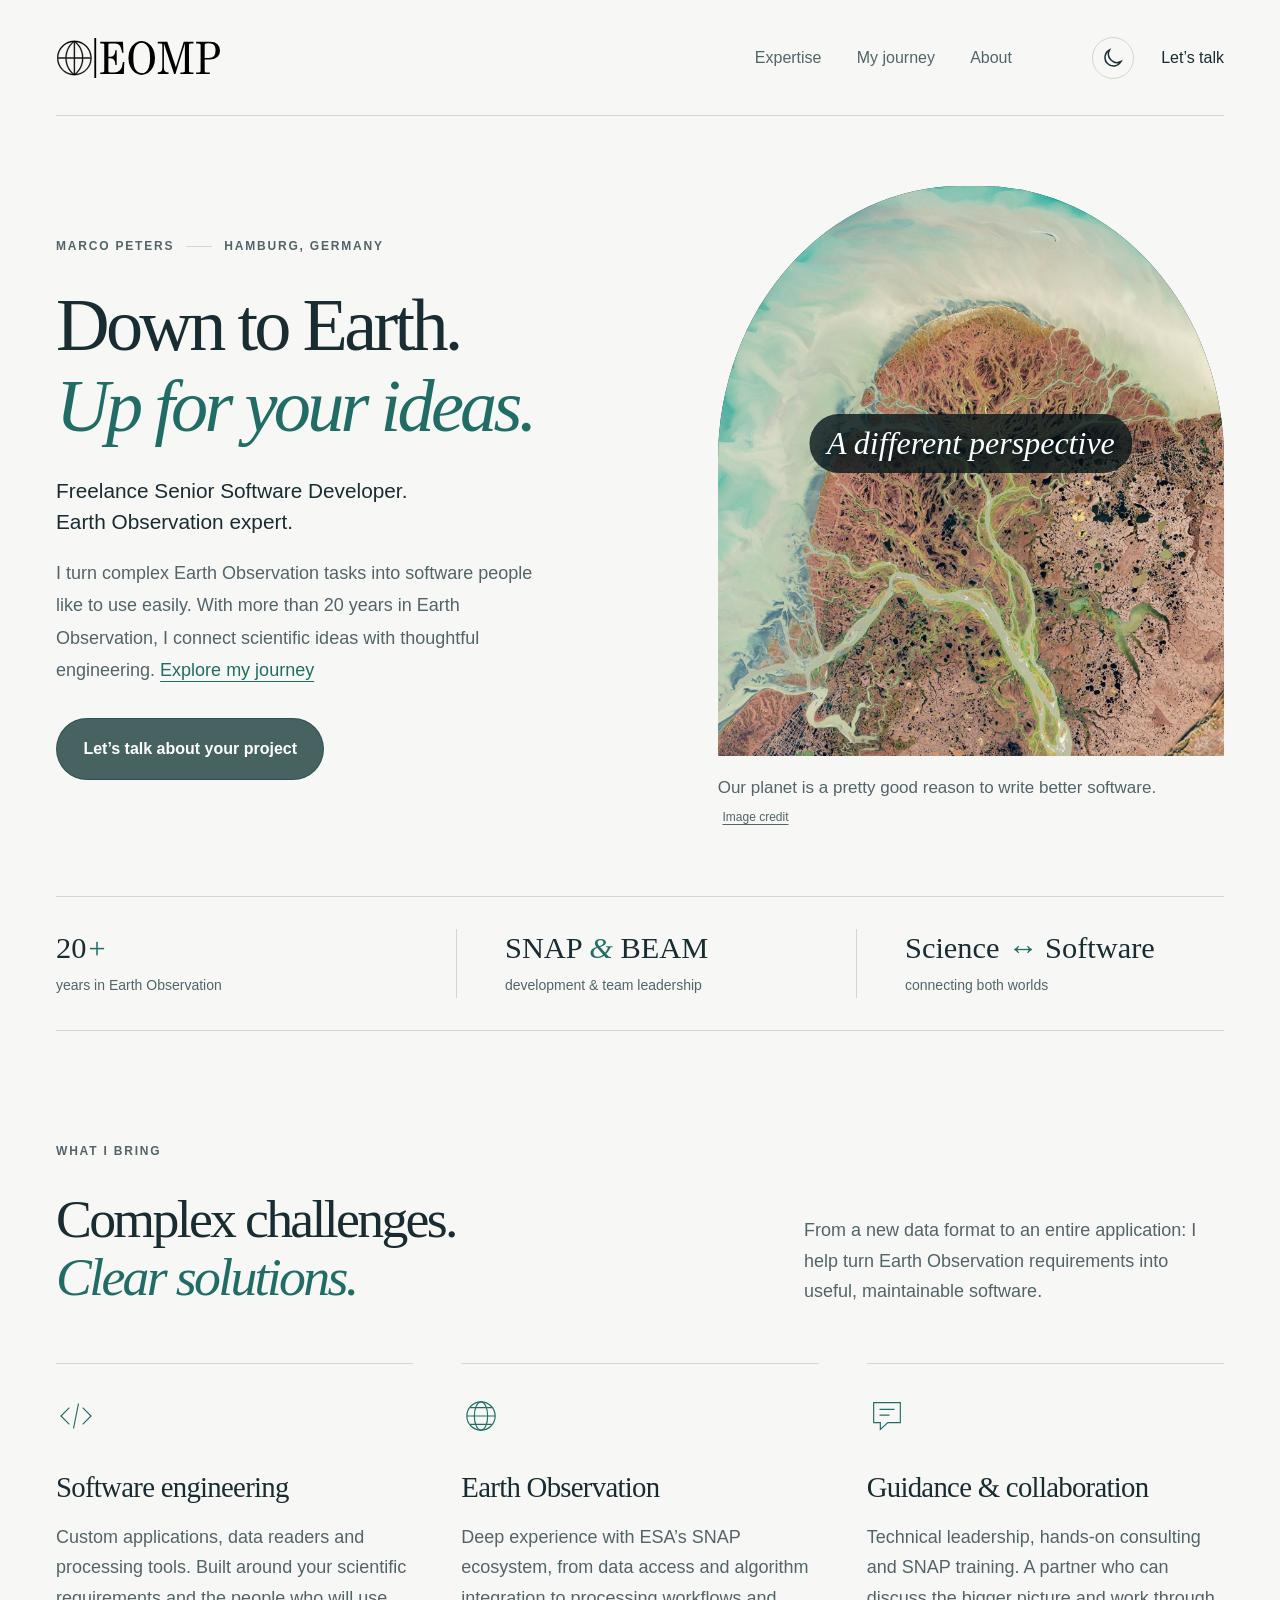
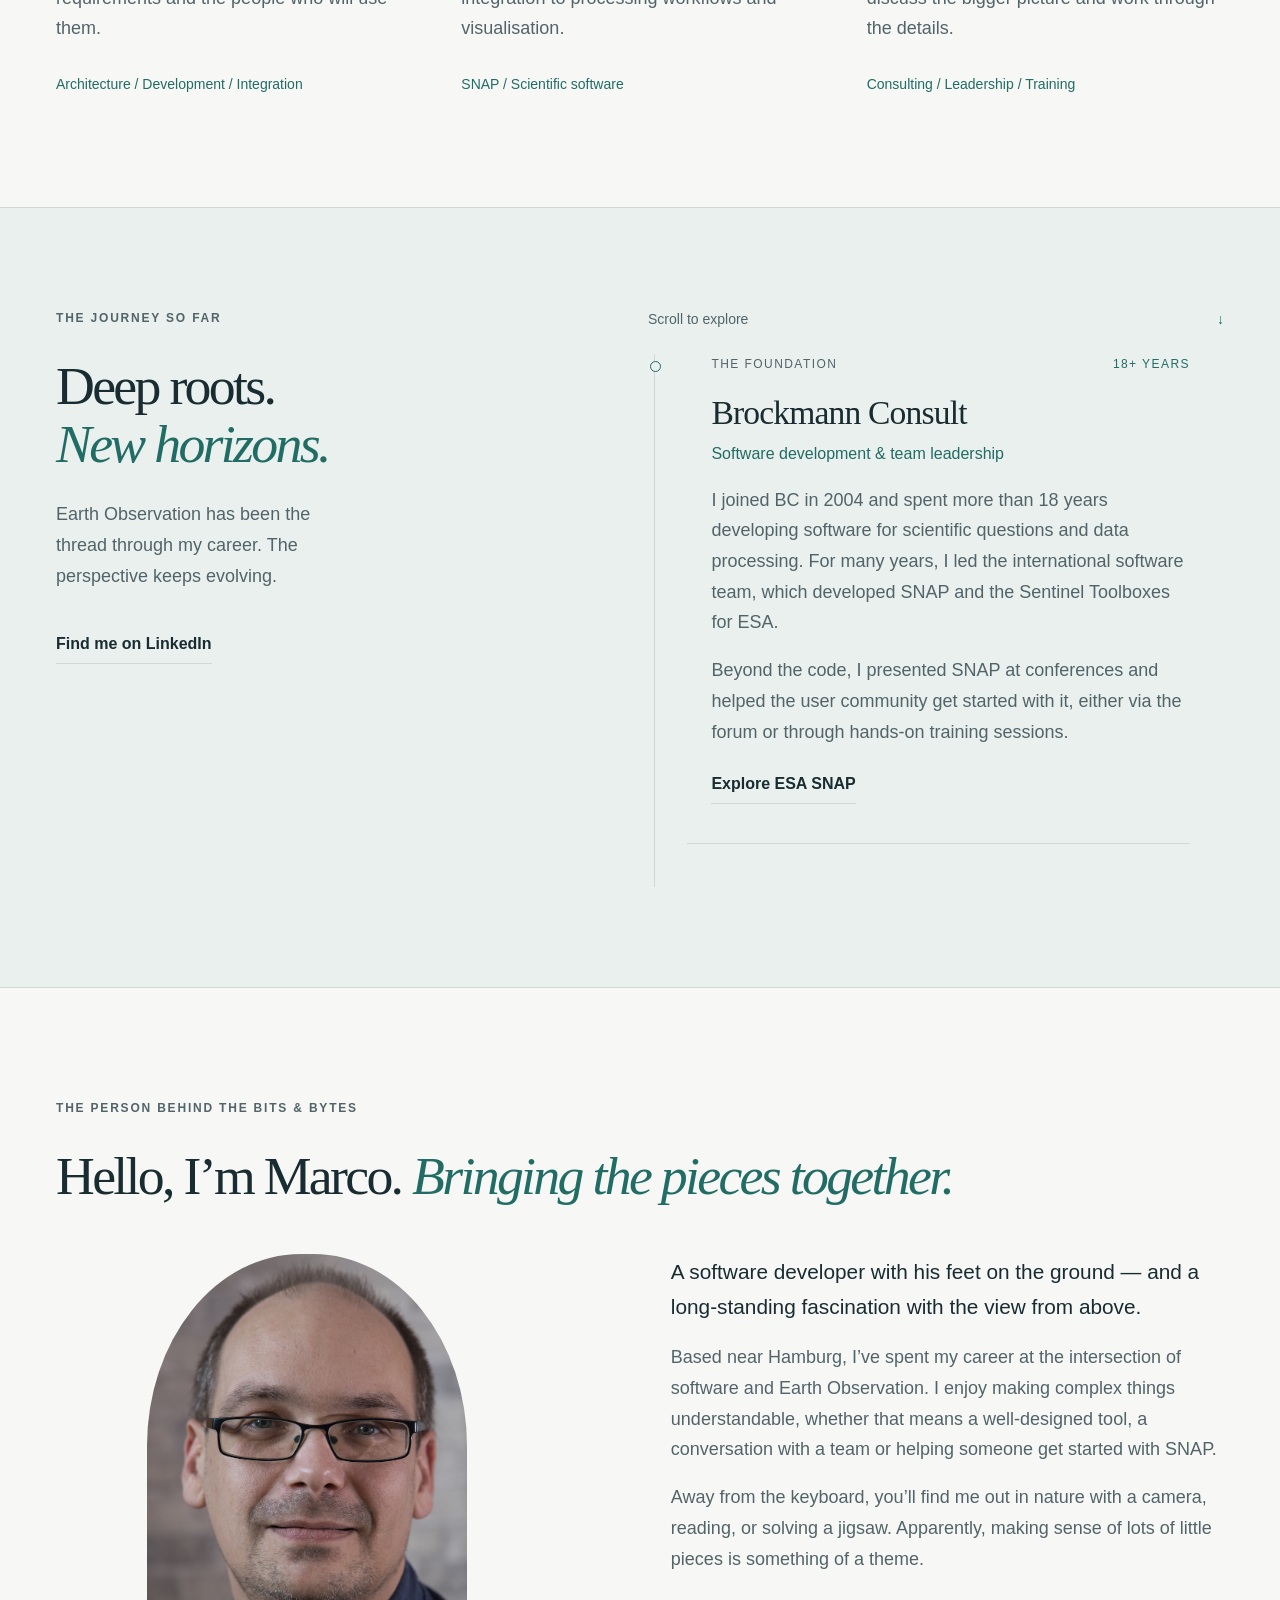
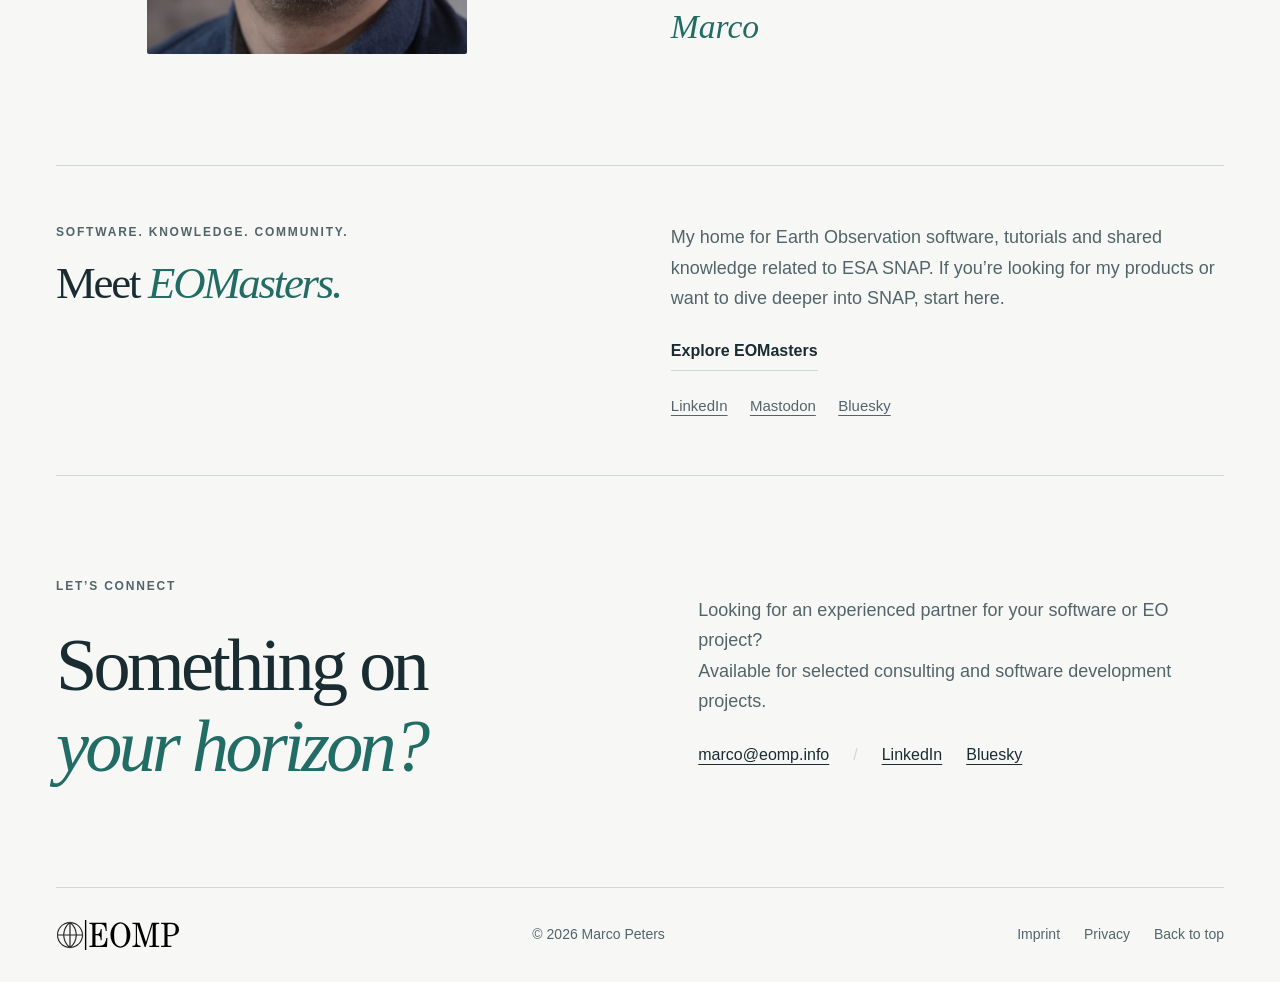
==== commit dcc21578: "Use accent colour for experience plus sign" ====
--- a/index.html
+++ b/index.html
@@ -54,7 +54,7 @@
     </figure>
   </section>
   <div class="credentials wrap" aria-label="Experience at a glance">
-    <div><strong>20+</strong><span>years in Earth Observation</span></div>
+    <div><strong>20<span class="amp">+</span></strong><span>years in Earth Observation</span></div>
     <div><strong>SNAP <span class="amp">&</span> BEAM</strong><span>development & team leadership</span></div>
     <div><strong>Science <span class="amp">↔</span> Software</strong><span>connecting both worlds</span></div>
   </div>
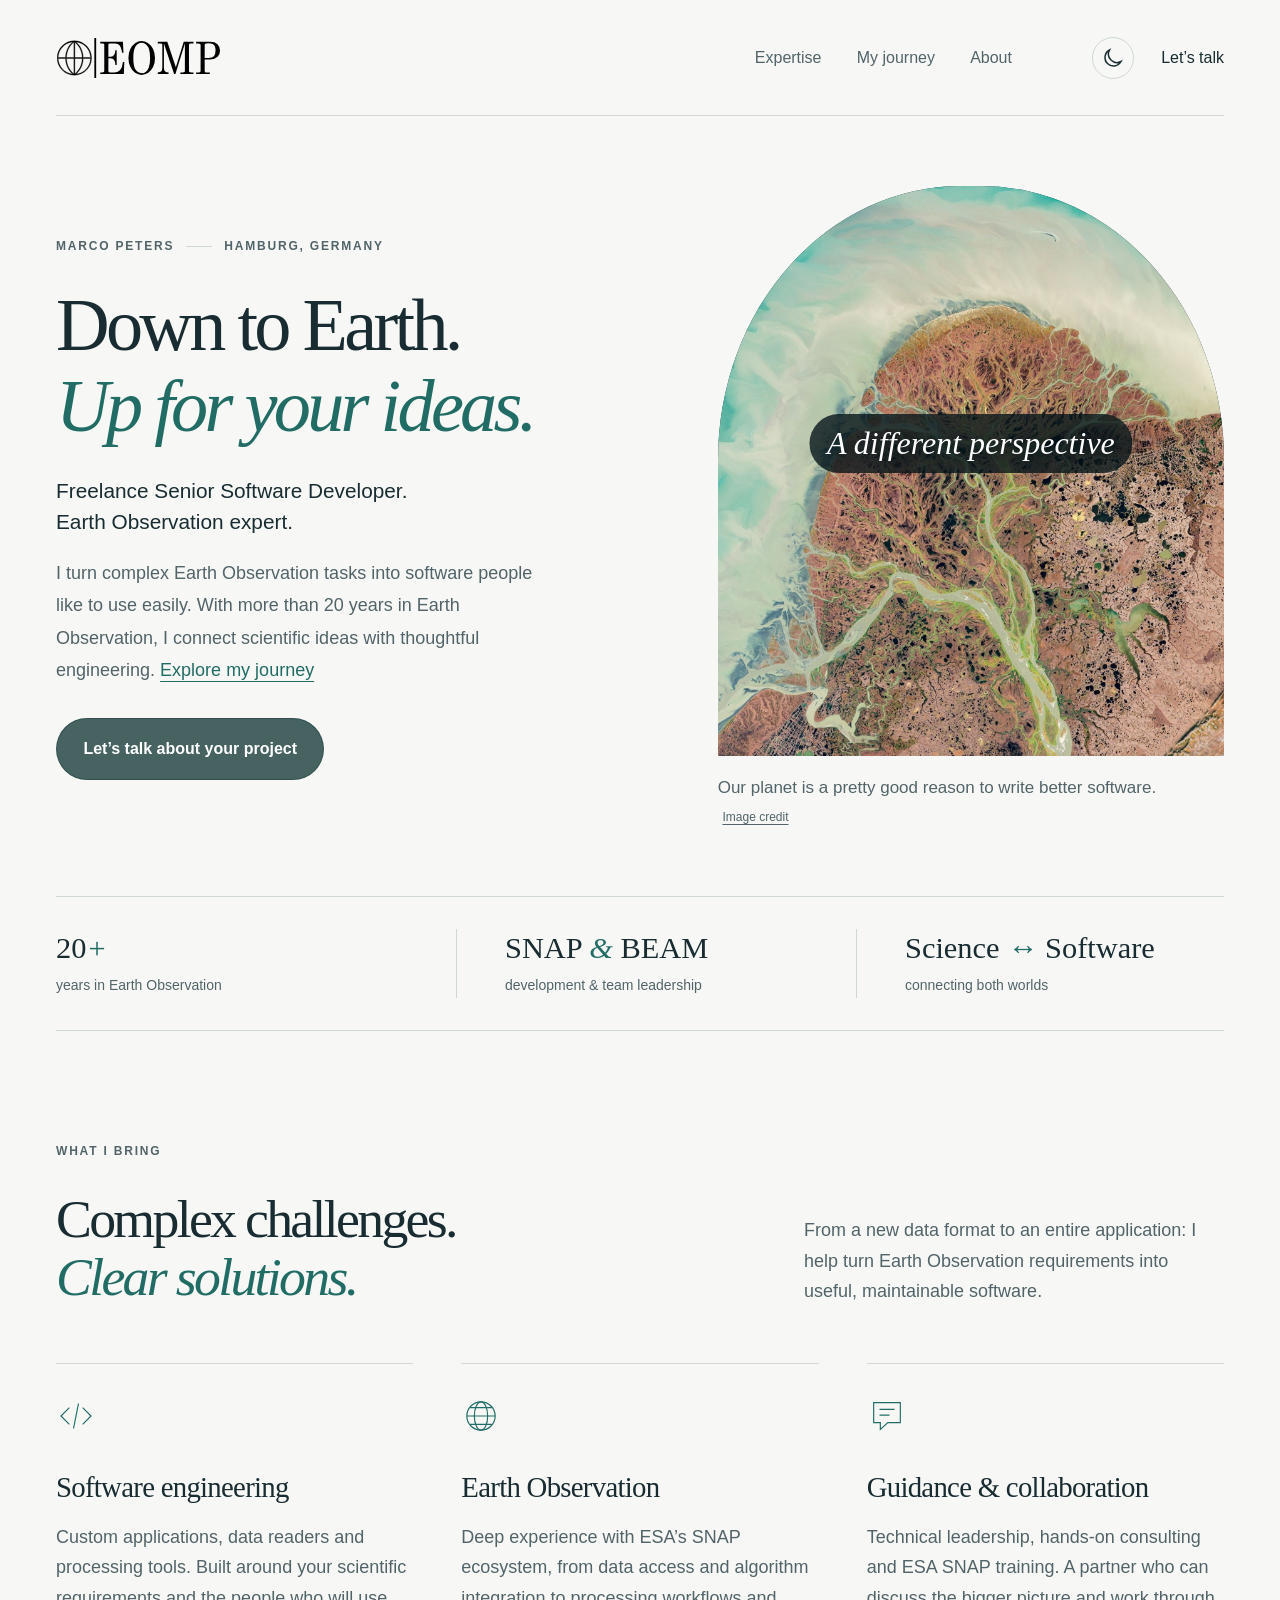
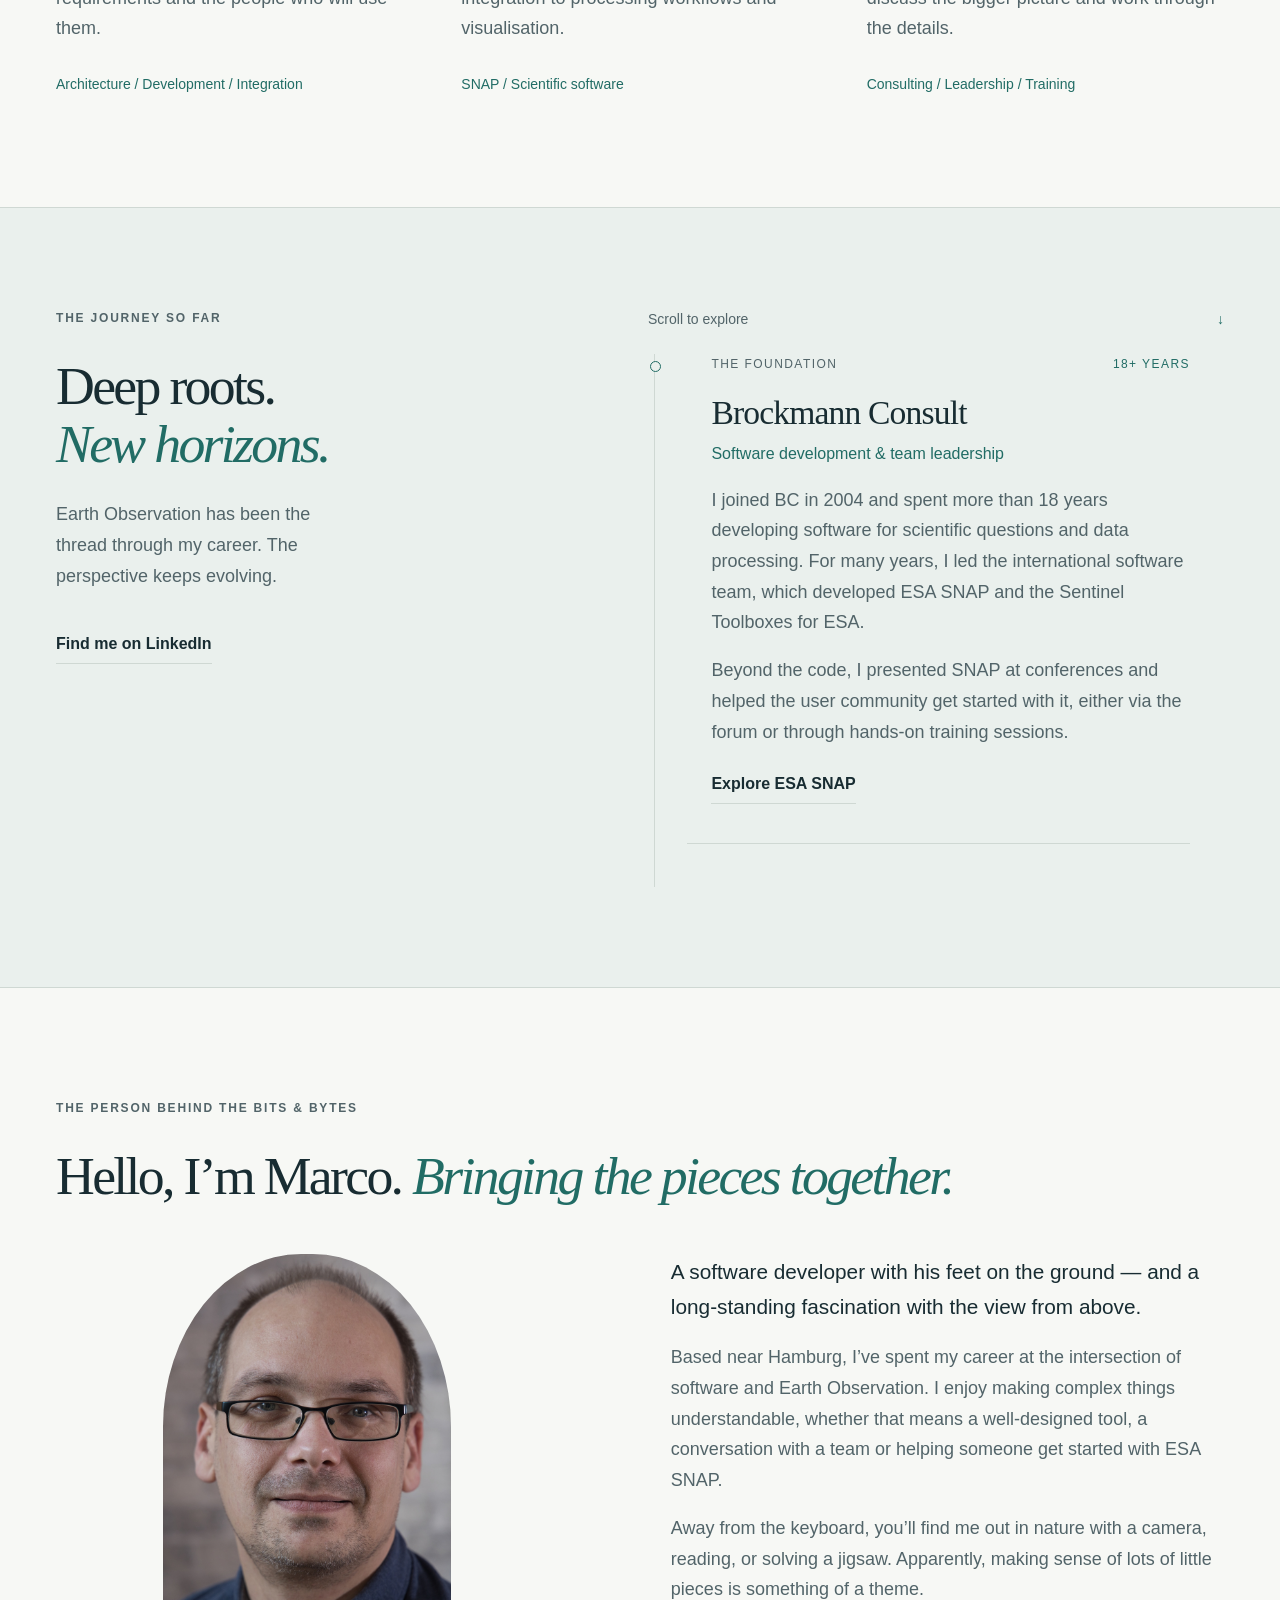
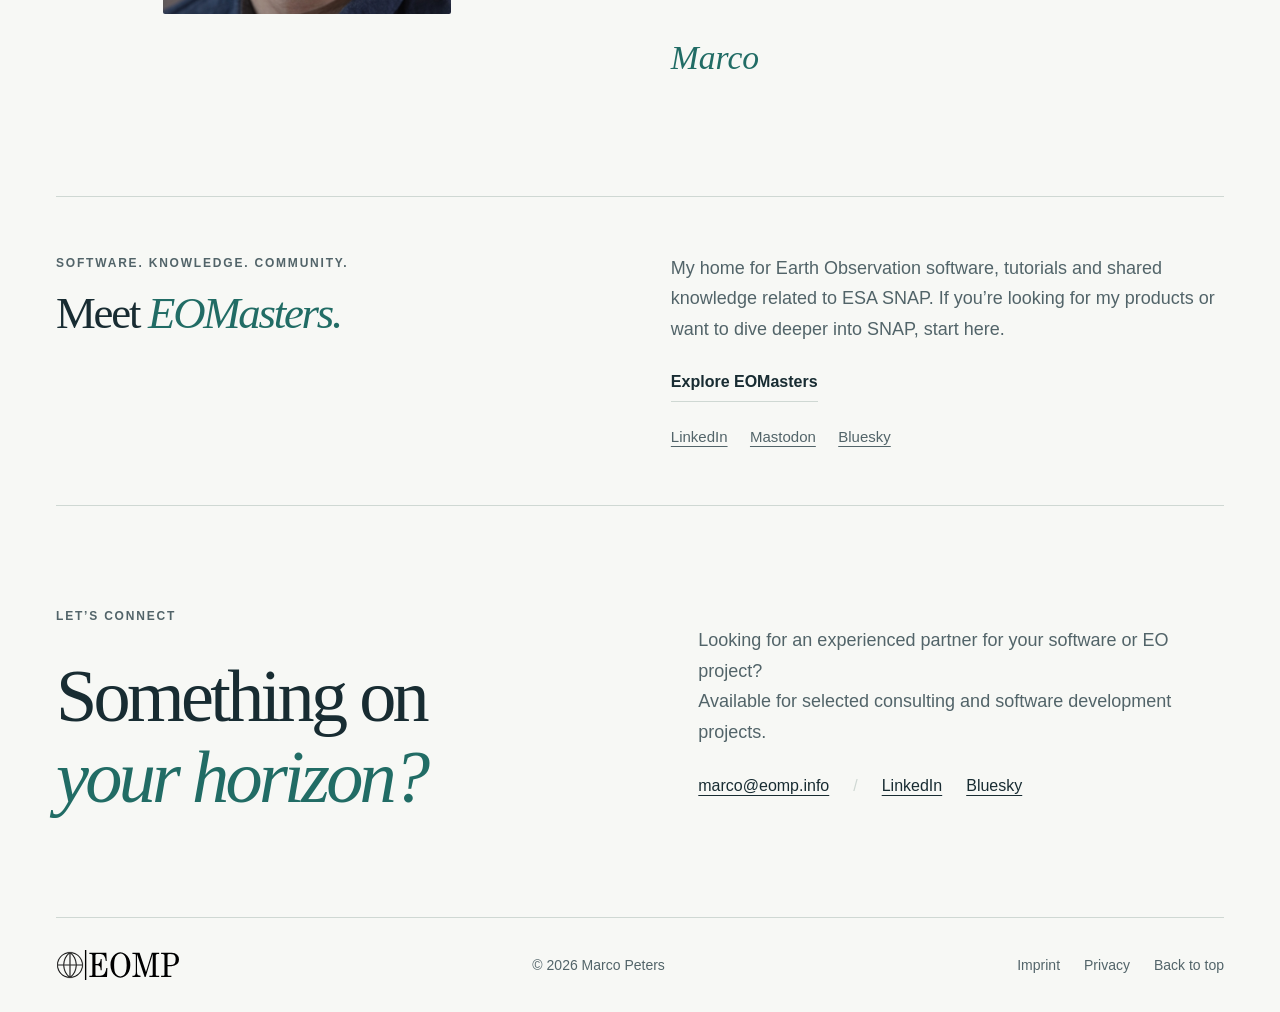
==== commit ab40fde4: "Update index.html a bit more ESA" ====
--- a/index.html
+++ b/index.html
@@ -4,7 +4,7 @@
   <meta charset="utf-8">
   <meta name="viewport" content="width=device-width, initial-scale=1">
   <meta name="description"
-        content="Marco Peters — freelance Senior Software Developer and Earth Observation expert. Over 20 years of experience, from ESA SNAP to independent consulting and software leadership at SATify.">
+        content="Marco Peters — freelance Senior Software Developer and Earth Observation expert. Over 20 years of experience, from ESA SNAP to independent consulting and software leadership at SATIFY.">
   <meta name="color-scheme" content="light dark">
   <meta name="theme-color" content="#101b20">
   <title>Marco Peters · Software & Earth Observation</title>
@@ -87,7 +87,7 @@
           <path d="M8 8h32v24H25l-9 8v-8H8ZM15 16h18M15 23h12"/>
         </svg>
         <h3>Guidance & collaboration</h3>
-        <p>Technical leadership, hands-on consulting and SNAP training. A partner who can discuss the bigger picture and
+        <p>Technical leadership, hands-on consulting and ESA SNAP training. A partner who can discuss the bigger picture and
           work through the details.</p>
         <p class="expertise-tags">Consulting / Leadership / Training</p></article>
     </div>
@@ -106,7 +106,7 @@
           <h3>Brockmann Consult</h3>
           <p class="timeline-role">Software development & team leadership</p>
           <p>I joined BC in 2004 and spent more than 18 years developing software for scientific questions and data
-            processing. For many years, I led the international software team, which developed SNAP and the Sentinel Toolboxes for ESA.</p>
+            processing. For many years, I led the international software team, which developed ESA SNAP and the Sentinel Toolboxes for ESA.</p>
           <p>Beyond the code, I presented SNAP at conferences and helped the user community get started with it, either via the forum or through hands-on training sessions.</p><a
               class="text-link" href="https://step.esa.int/main/toolboxes/snap/" rel="noopener" target="_blank">Explore ESA SNAP<span class="visually-hidden"> (opens in a new tab)</span></a></article>
         <article class="timeline-item"><p class="timeline-label">The independent chapter <span>3 years full-time</span></p>
@@ -117,12 +117,12 @@
                                                                    href="https://www.eomasters.org/eom-software/service" rel="noopener" target="_blank">Discover
             my consulting work<span class="visually-hidden"> (opens in a new tab)</span></a></article>
         <article class="timeline-item current"><p class="timeline-label">The latest chapter <span>Now</span></p>
-          <h3>SATify</h3>
+          <h3>SATIFY</h3>
           <p class="timeline-role">Software Lead</p>
-          <p>As Software Lead at SATify, I work on deep learning-assisted labelling of satellite data. My focus is on AI
+          <p>As Software Lead at SATIFY, I work on deep learning-assisted labelling of satellite data. My focus is on AI
             and scaling the processing behind it — bringing established engineering experience to new challenges in a
             start-up.</p>
-          <p>Alongside my role at SATify, I remain available for selected consulting and software development projects.</p></article>
+          <p>Alongside my role at SATIFY, I remain available for selected consulting and software development projects.</p></article>
       </div>
           </div>
         </div>
@@ -138,7 +138,7 @@
       fascination with the view from above.</p>
       <p>Based near Hamburg, I’ve spent my career at the intersection of software and Earth Observation. I enjoy making
         complex things understandable, whether that means a well-designed tool, a conversation with a team or helping
-        someone get started with SNAP.</p>
+        someone get started with ESA SNAP.</p>
       <p>Away from the keyboard, you’ll find me out in nature with a camera, reading, or solving a jigsaw. Apparently,
         making sense of lots of little pieces is something of a theme.</p>
       <p class="signature">Marco</p></div>
--- a/styles.css
+++ b/styles.css
@@ -648,7 +648,7 @@
 
 .about-portrait {
   margin: 0;
-  width: min(100%, 320px);
+  width: min(90%, 288px);
   justify-self: center;
   grid-column: 1;
   grid-row: 2;
@@ -1049,6 +1049,10 @@
     grid-row: auto
   }
 
+  .about-portrait {
+    width: min(80%, 256px)
+  }
+
   .about-copy {
     padding-top: 0
   }
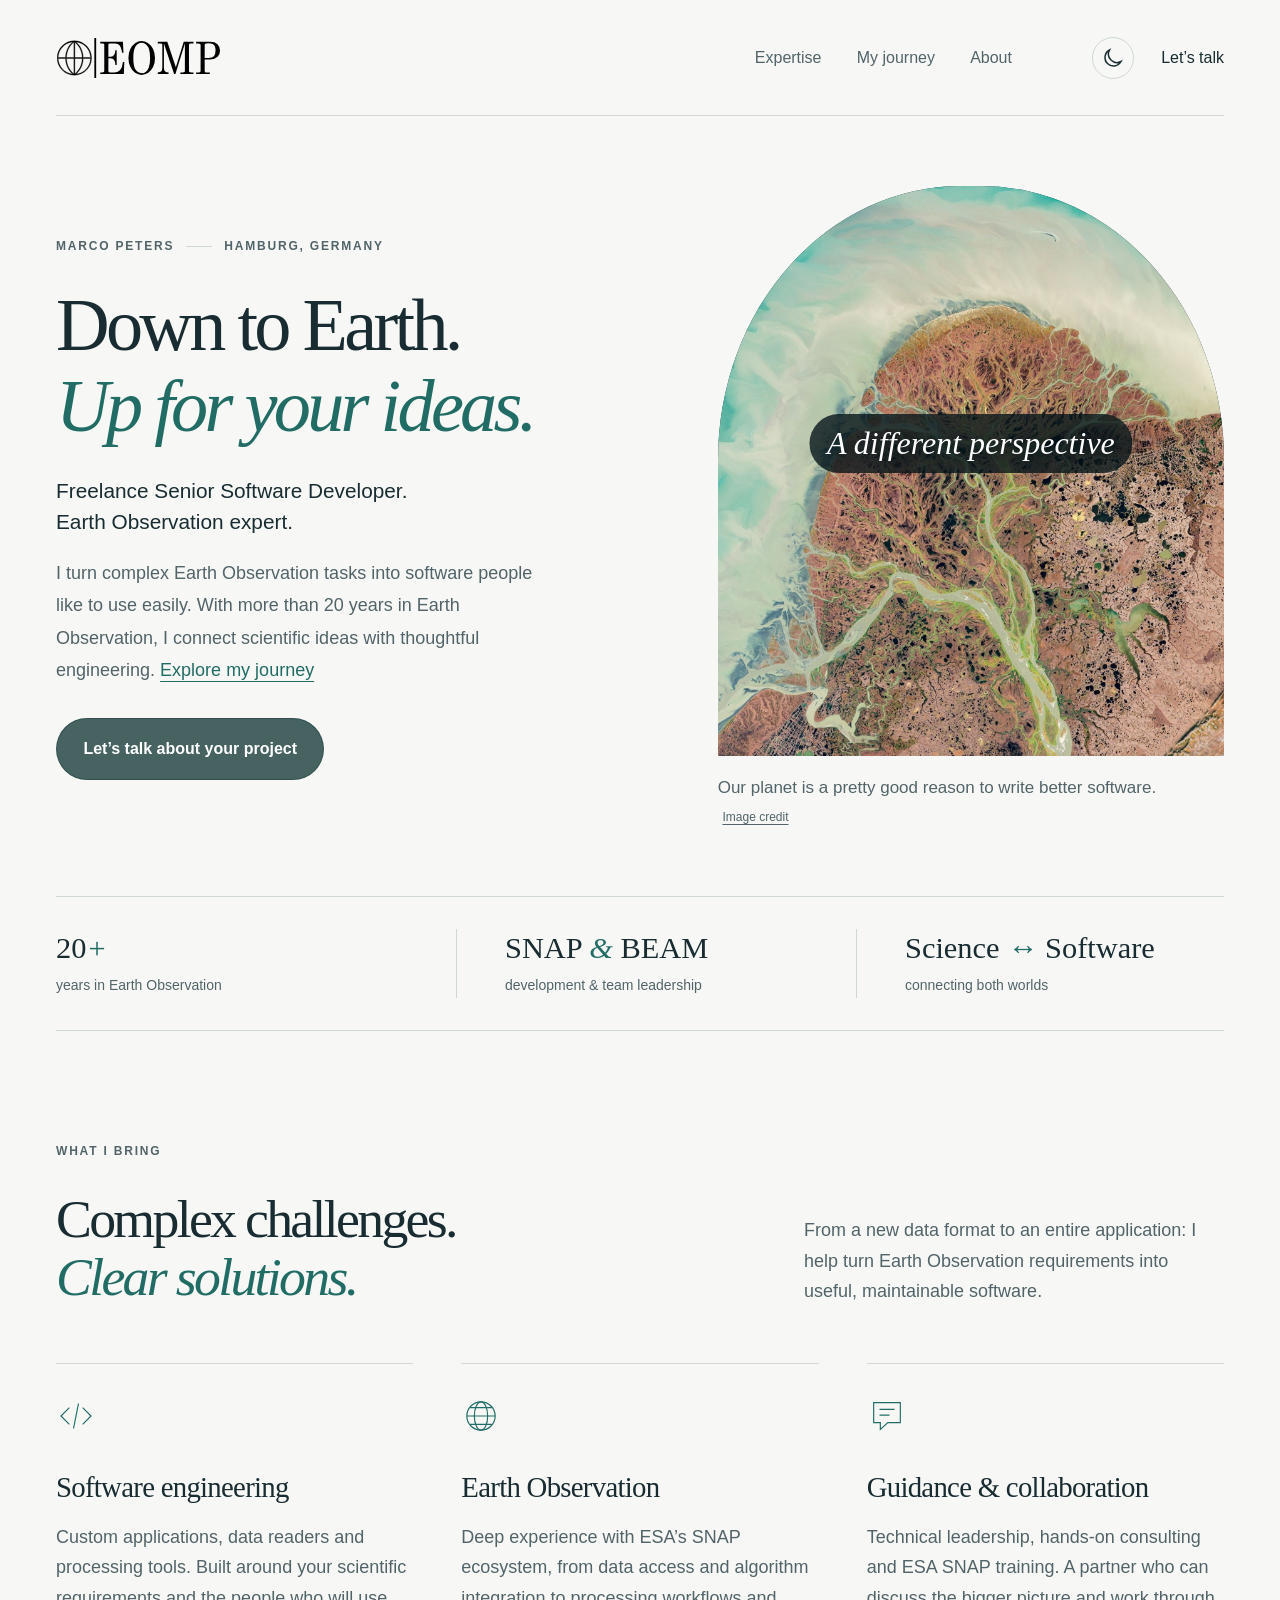
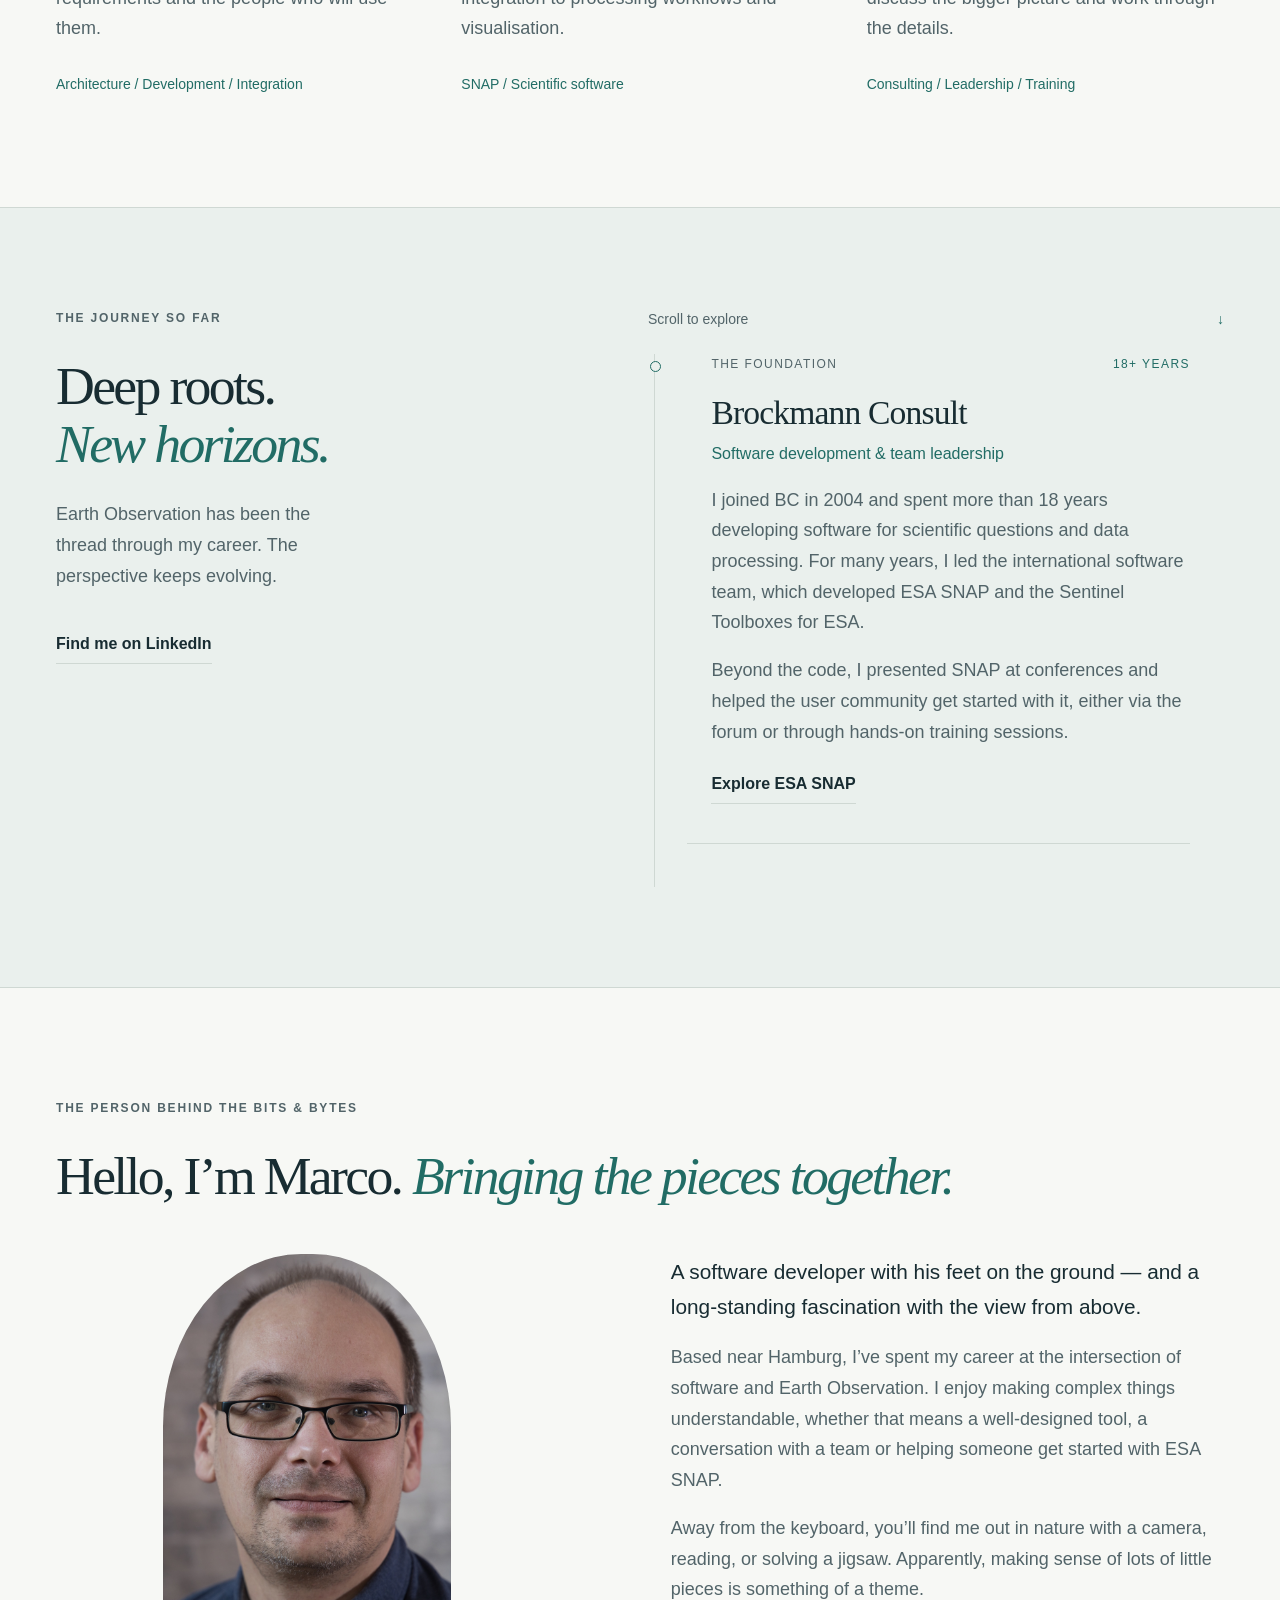
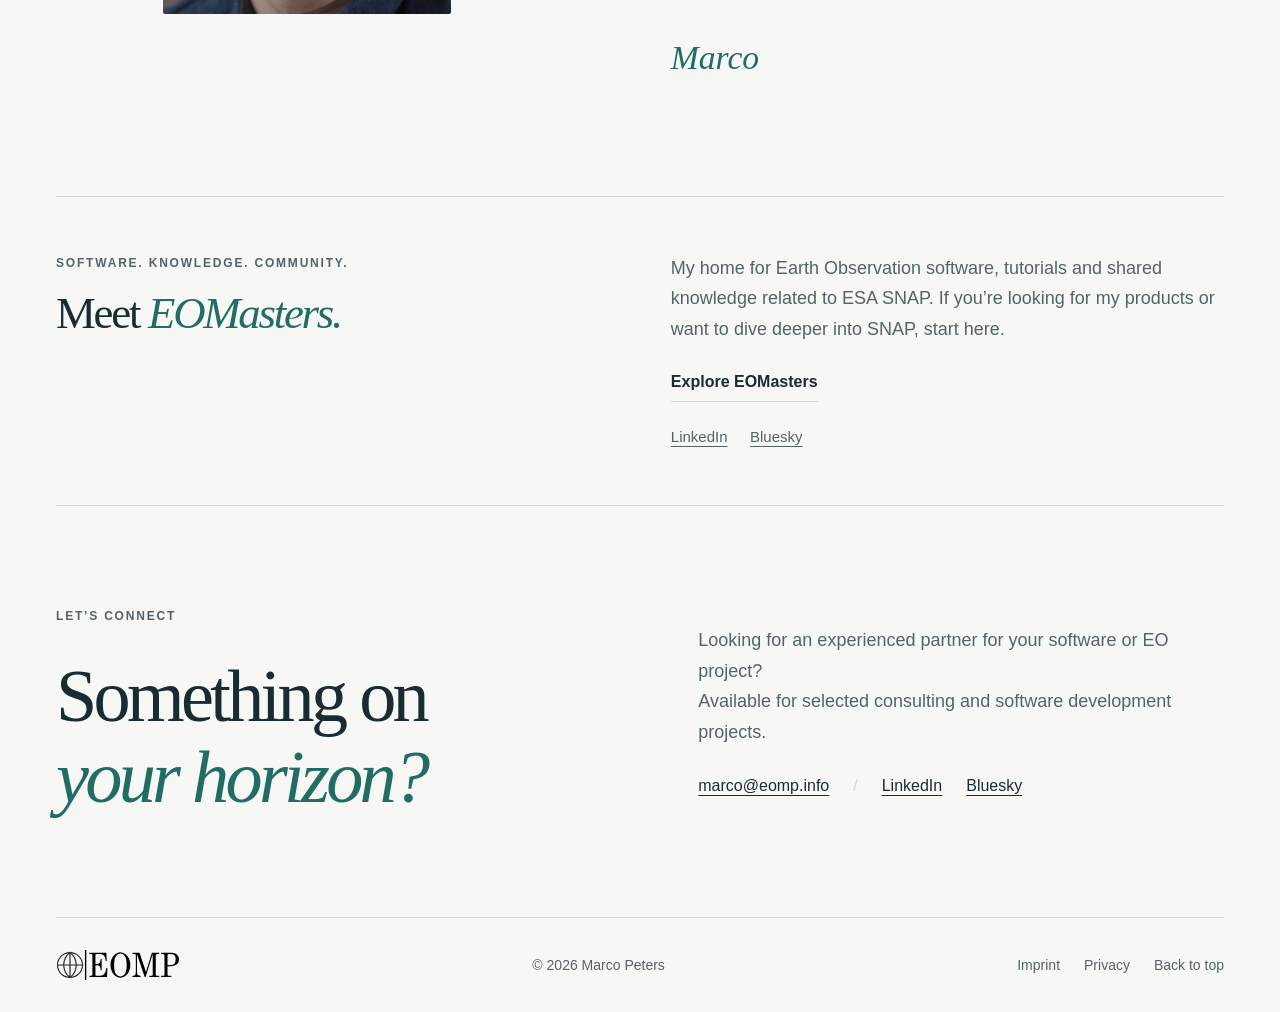
==== commit 1ceef7e7: "Update social profiles and remove Mastodon links" ====
--- a/index.html
+++ b/index.html
@@ -97,7 +97,7 @@
       <div class="journey-intro"><p class="eyebrow">The journey so far</p>
         <h2 id="journey-title">Deep roots.<br><em>New horizons.</em></h2>
         <p>Earth Observation has been the thread through my career. The perspective keeps evolving.</p><a
-            class="text-link" href="https://www.linkedin.com/in/marco-peters-4606b3296/" rel="noopener" target="_blank">Find me on LinkedIn<span class="visually-hidden"> (opens in a new tab)</span></a></div>
+            class="text-link" href="https://www.linkedin.com/in/marco-peters-4606b3296" rel="noopener" target="_blank">Find me on LinkedIn<span class="visually-hidden"> (opens in a new tab)</span></a></div>
       <div class="journey-history">
           <p class="timeline-scroll-hint" aria-hidden="true">Scroll to explore <span>↓</span></p>
           <div class="timeline-scroll" tabindex="0" role="region" aria-label="Career history">
@@ -149,10 +149,9 @@
     <div><p>My home for Earth Observation software, tutorials and shared knowledge related to ESA SNAP. If you’re looking for my products or
       want to dive deeper into SNAP, start here.</p><a class="text-link" href="https://www.eomasters.org/" rel="noopener" target="_blank">Explore
       EOMasters<span class="visually-hidden"> (opens in a new tab)</span></a>
-      <div class="social-links" aria-label="EOMasters social profiles"><a
-          href="https://www.linkedin.com/company/100110548/" rel="noopener" target="_blank">LinkedIn<span class="visually-hidden"> (opens in a new tab)</span></a><a href="https://mastodon.green/@EOMasters"
-                                                                            rel="me noopener" target="_blank">Mastodon<span class="visually-hidden"> (opens in a new tab)</span></a><a
-          href="https://bsky.app/profile/eomasters.org" rel="noopener" target="_blank">Bluesky<span class="visually-hidden"> (opens in a new tab)</span></a></div>
+      <div class="social-links" aria-label="Marco Peters social profiles"><a
+          href="https://www.linkedin.com/in/marco-peters-4606b3296" rel="noopener" target="_blank">LinkedIn<span class="visually-hidden"> (opens in a new tab)</span></a><a
+          href="https://bsky.app/profile/eomp.info" rel="noopener" target="_blank">Bluesky<span class="visually-hidden"> (opens in a new tab)</span></a></div>
     </div>
   </section>
   <section class="contact-section wrap" id="contact" aria-labelledby="contact-title">
@@ -163,8 +162,8 @@
     <div class="contact-content">
     <div class="contact-bottom"><p>Looking for an experienced partner for your software or EO project?<br>Available for selected consulting and software development projects.</p></div>
     <div class="contact-links"><a href="mailto:marco@eomp.info">marco@eomp.info</a><span aria-hidden="true">/</span><a
-        href="https://www.linkedin.com/in/marco-peters-4606b3296/" rel="noopener" target="_blank">LinkedIn<span class="visually-hidden"> (opens in a new tab)</span></a><a
-        href="https://bsky.app/profile/marcop-hh.bsky.social" rel="noopener" target="_blank">Bluesky<span class="visually-hidden"> (opens in a new tab)</span></a></div>
+        href="https://www.linkedin.com/in/marco-peters-4606b3296" rel="noopener" target="_blank">LinkedIn<span class="visually-hidden"> (opens in a new tab)</span></a><a
+        href="https://bsky.app/profile/eomp.info" rel="noopener" target="_blank">Bluesky<span class="visually-hidden"> (opens in a new tab)</span></a></div>
     </div>
   </section>
 </main>
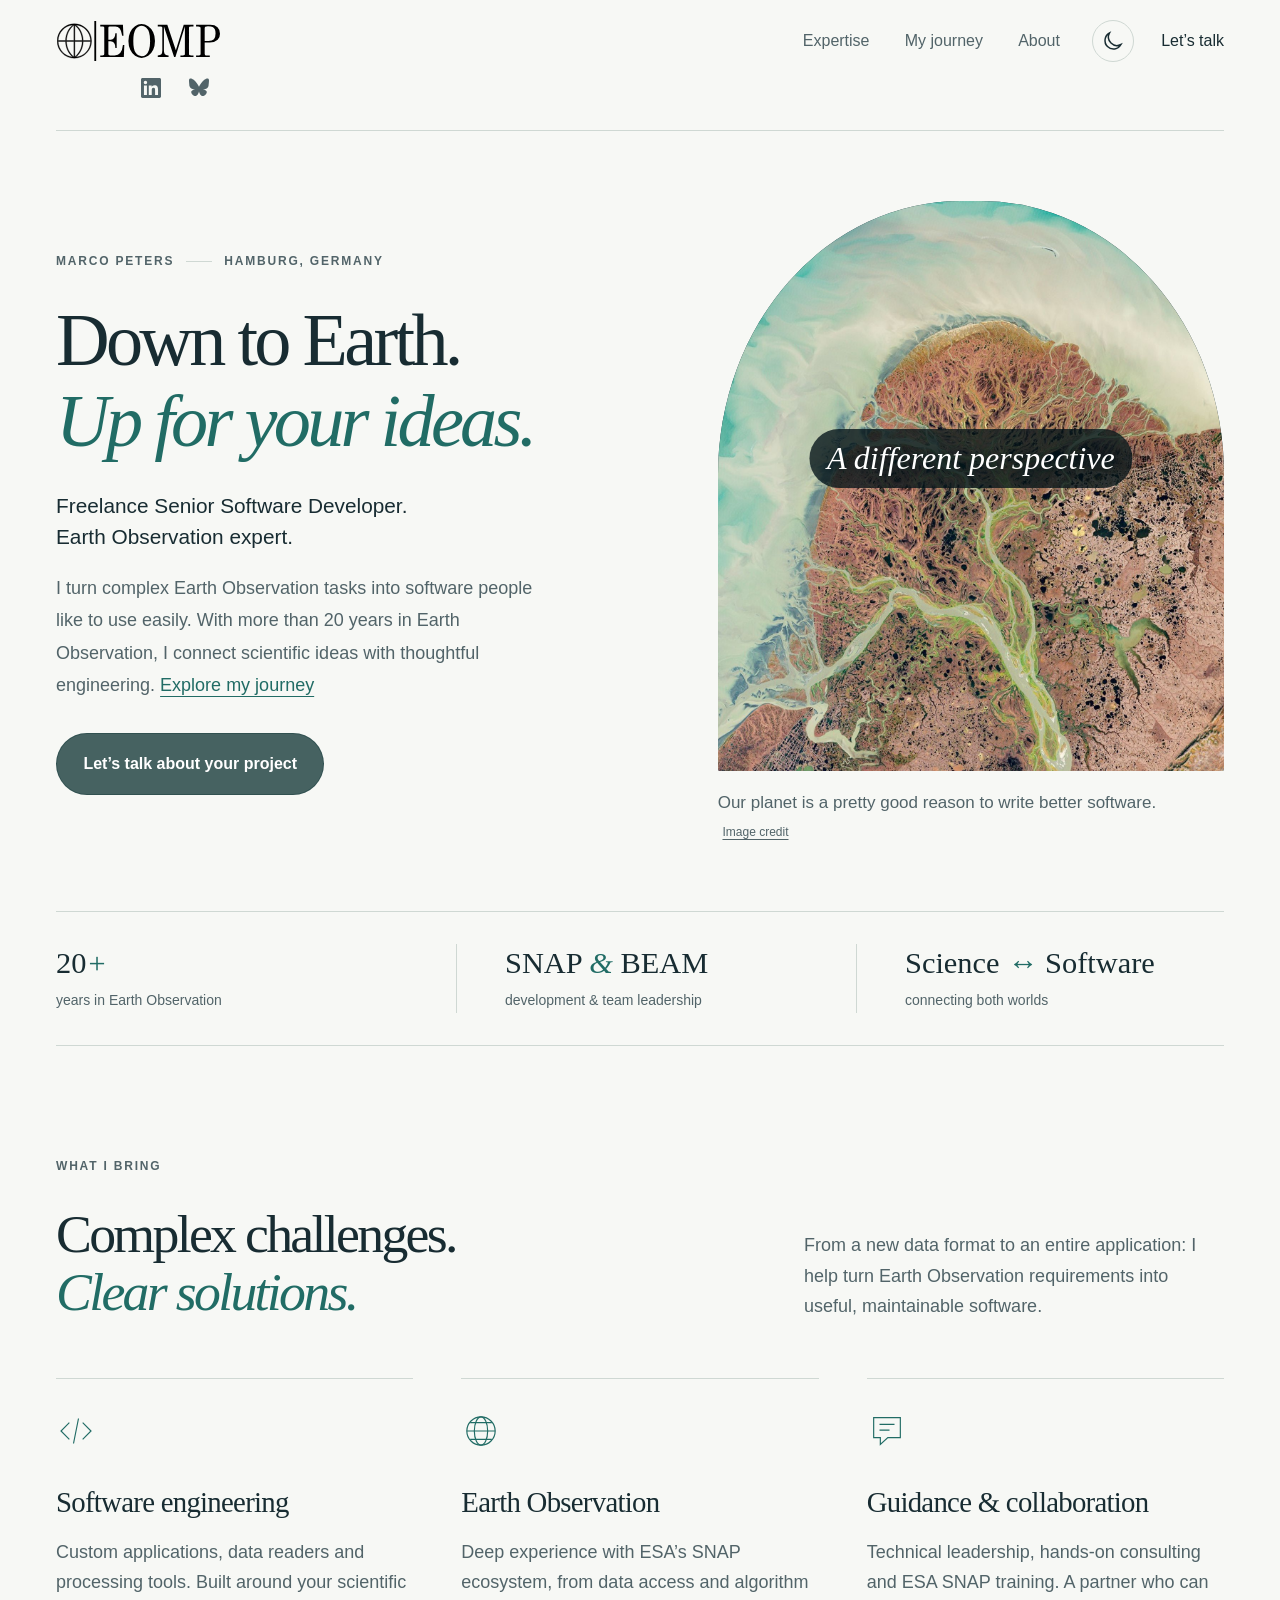
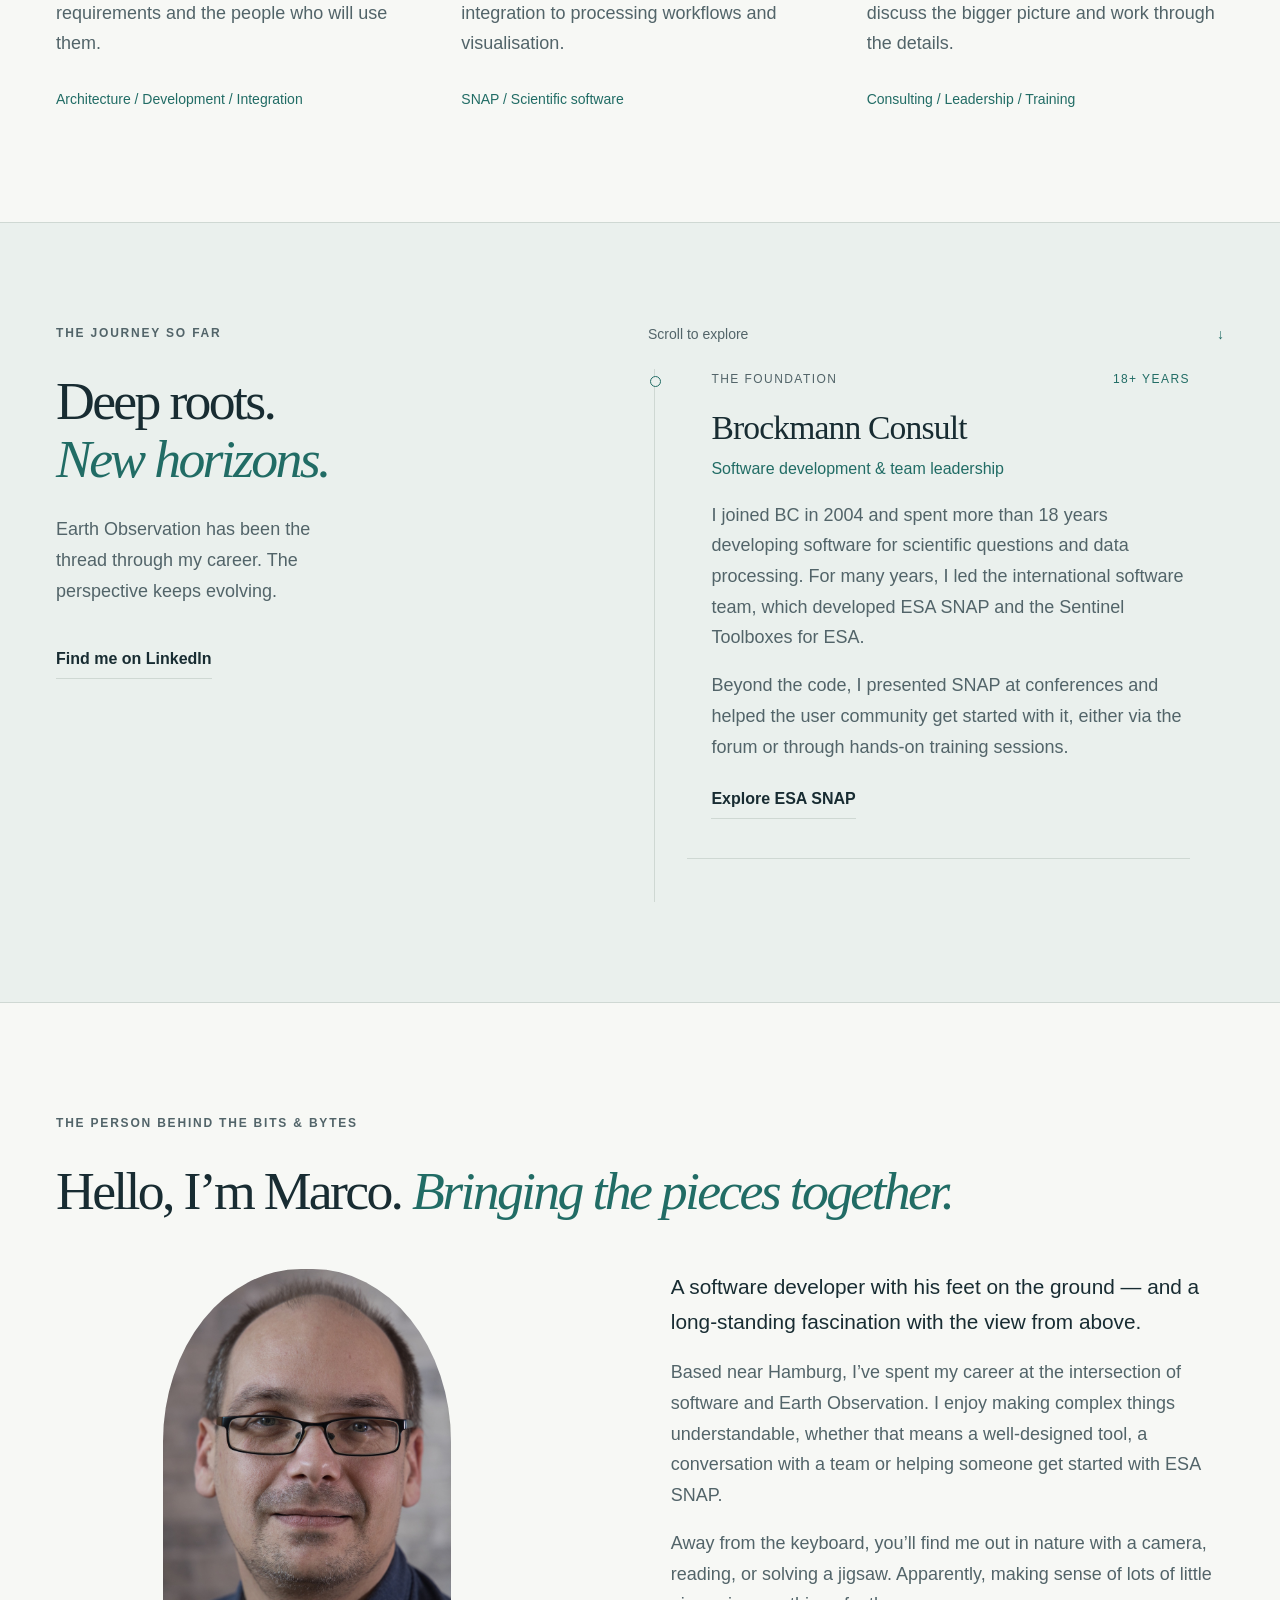
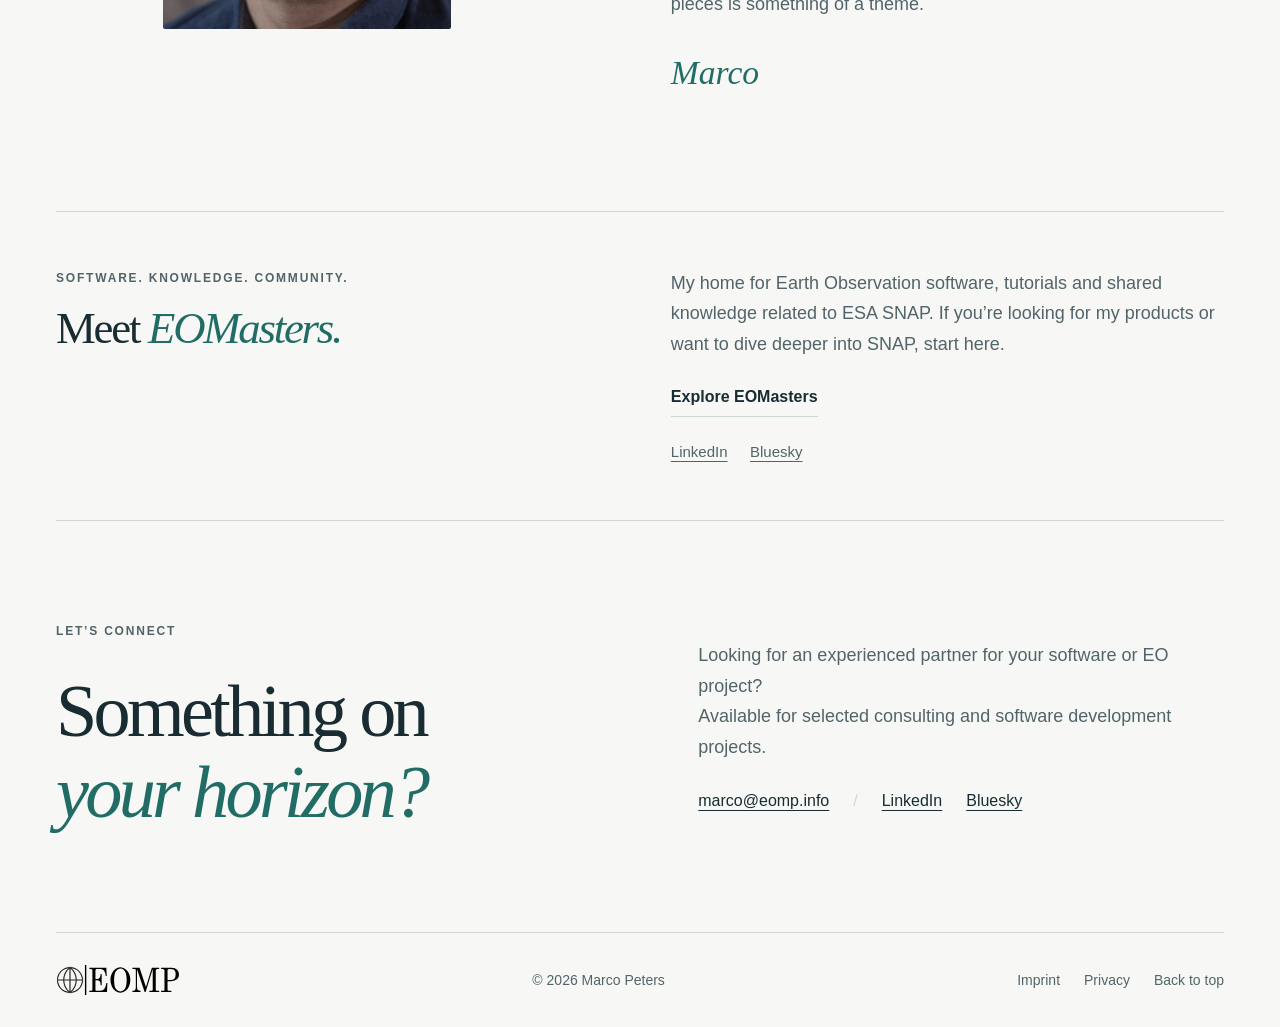
==== commit 6aff60b2: "Add responsive LinkedIn and Bluesky header icons" ====
--- a/index.html
+++ b/index.html
@@ -21,6 +21,14 @@
                                                                          height="40"></a>
   <nav aria-label="Main navigation"><a href="#expertise">Expertise</a><a href="#journey">My journey</a><a href="#about">About</a>
   </nav>
+  <div class="header-socials" role="group" aria-label="Social profiles">
+    <a href="https://www.linkedin.com/in/marco-peters-4606b3296" aria-label="LinkedIn (opens in a new tab)" rel="noopener" target="_blank">
+      <svg viewBox="0 0 24 24" fill="currentColor" aria-hidden="true" focusable="false"><path d="M20.447 20.452h-3.554v-5.569c0-1.328-.027-3.037-1.852-3.037-1.853 0-2.136 1.445-2.136 2.939v5.667H9.351V9h3.414v1.561h.046c.477-.9 1.637-1.85 3.37-1.85 3.601 0 4.267 2.37 4.267 5.455v6.286zM5.337 7.433a2.062 2.062 0 1 1 0-4.124 2.062 2.062 0 0 1 0 4.124zM7.119 20.452H3.555V9h3.564v11.452zM22.225 0H1.771C.792 0 0 .774 0 1.729v20.542C0 23.227.792 24 1.771 24h20.451C23.2 24 24 23.227 24 22.271V1.729C24 .774 23.2 0 22.222 0z"/></svg>
+    </a>
+    <a href="https://bsky.app/profile/eomp.info" aria-label="Bluesky (opens in a new tab)" rel="noopener" target="_blank">
+      <svg viewBox="0 0 24 24" fill="currentColor" aria-hidden="true" focusable="false"><path d="M5.202 1.922C7.954 3.988 10.914 8.177 12 10.425c1.086-2.248 4.046-6.437 6.798-8.503C20.784.432 24-.72 24 2.95c0 .733-.42 6.164-.667 7.044-.856 3.064-3.978 3.845-6.755 3.372 4.854.827 6.089 3.566 3.422 6.305-5.065 5.202-7.28-1.305-7.848-2.972-.104-.306-.153-.449-.152-.327.001-.122-.048.021-.152.327-.568 1.667-2.783 8.174-7.848 2.972-2.667-2.739-1.432-5.478 3.422-6.305-2.777.473-5.899-.308-6.755-3.372C.42 9.114 0 3.683 0 2.95 0-.72 3.216.432 5.202 1.922z"/></svg>
+    </a>
+  </div>
   <div class="header-actions">
     <button class="theme-toggle" type="button" aria-label="Switch colour theme" hidden>
       <svg class="sun" viewBox="0 0 24 24" fill="none" stroke="currentColor" stroke-width="1.5" aria-hidden="true">
--- a/styles.css
+++ b/styles.css
@@ -164,11 +164,19 @@
 
 .site-header {
   min-height: 116px;
-  display: flex;
+  display: grid;
+  grid-template-columns: auto 1fr auto;
+  grid-template-areas: "brand navigation actions" "socials . .";
   align-items: center;
   justify-content: space-between;
-  gap: 2rem;
+  column-gap: 2rem;
+  row-gap: .25rem;
+  padding-block: 20px;
   border-bottom: 1px solid var(--line)
+}
+
+.site-header > .brand {
+  grid-area: brand
 }
 
 .brand {
@@ -181,10 +189,11 @@
 }
 
 .site-header nav {
+  grid-area: navigation;
   display: flex;
   gap: 2.2rem;
   margin-left: auto;
-  margin-right: 3rem
+  margin-right: 0
 }
 
 .site-header a {
@@ -201,9 +210,38 @@
 }
 
 .header-actions {
+  grid-area: actions;
   display: flex;
   align-items: center;
   gap: 1.7rem
+}
+
+.header-socials {
+  grid-area: socials;
+  justify-self: end;
+  display: flex;
+  align-items: center;
+  gap: .25rem;
+  flex-shrink: 0
+}
+
+.header-socials a {
+  display: grid;
+  place-items: center;
+  width: 44px;
+  height: 44px;
+  color: var(--muted);
+  border-radius: 50%
+}
+
+.header-socials a:hover {
+  color: var(--accent);
+  background: var(--surface)
+}
+
+.header-socials svg {
+  width: 20px;
+  height: 20px
 }
 
 .theme-toggle {
@@ -865,8 +903,15 @@
     gap: 1rem
   }
 
+  .site-header {
+    column-gap: 1rem
+  }
+
+  .header-actions {
+    gap: 1rem
+  }
+
   .site-header nav {
-    margin-right: 1rem;
     gap: 1.5rem
   }
 
@@ -898,9 +943,10 @@
 
   .site-header {
     min-height: 92px;
-    gap: 1rem;
+    display: flex;
+    gap: 0 1rem;
     flex-wrap: wrap;
-    padding-block: 20px
+    padding-block: 20px 8px
   }
 
   .brand img {
@@ -912,13 +958,25 @@
     order: 3;
     width: 100%;
     justify-content: center;
-    margin: 0;
+    margin: 1rem 0 0;
     gap: 2rem
   }
 
   .header-actions {
     margin-left: auto;
     gap: 1rem
+  }
+
+  .header-socials {
+    order: 4;
+    width: 100%;
+    justify-content: center;
+    gap: 0
+  }
+
+  .header-socials svg {
+    width: 16px;
+    height: 16px
   }
 
   .hero {
@@ -1181,7 +1239,11 @@
   }
 
   .site-header {
-    gap: .75rem
+    gap: 0 .75rem
+  }
+
+  .site-header nav {
+    margin-top: .75rem
   }
 
   .header-contact {
